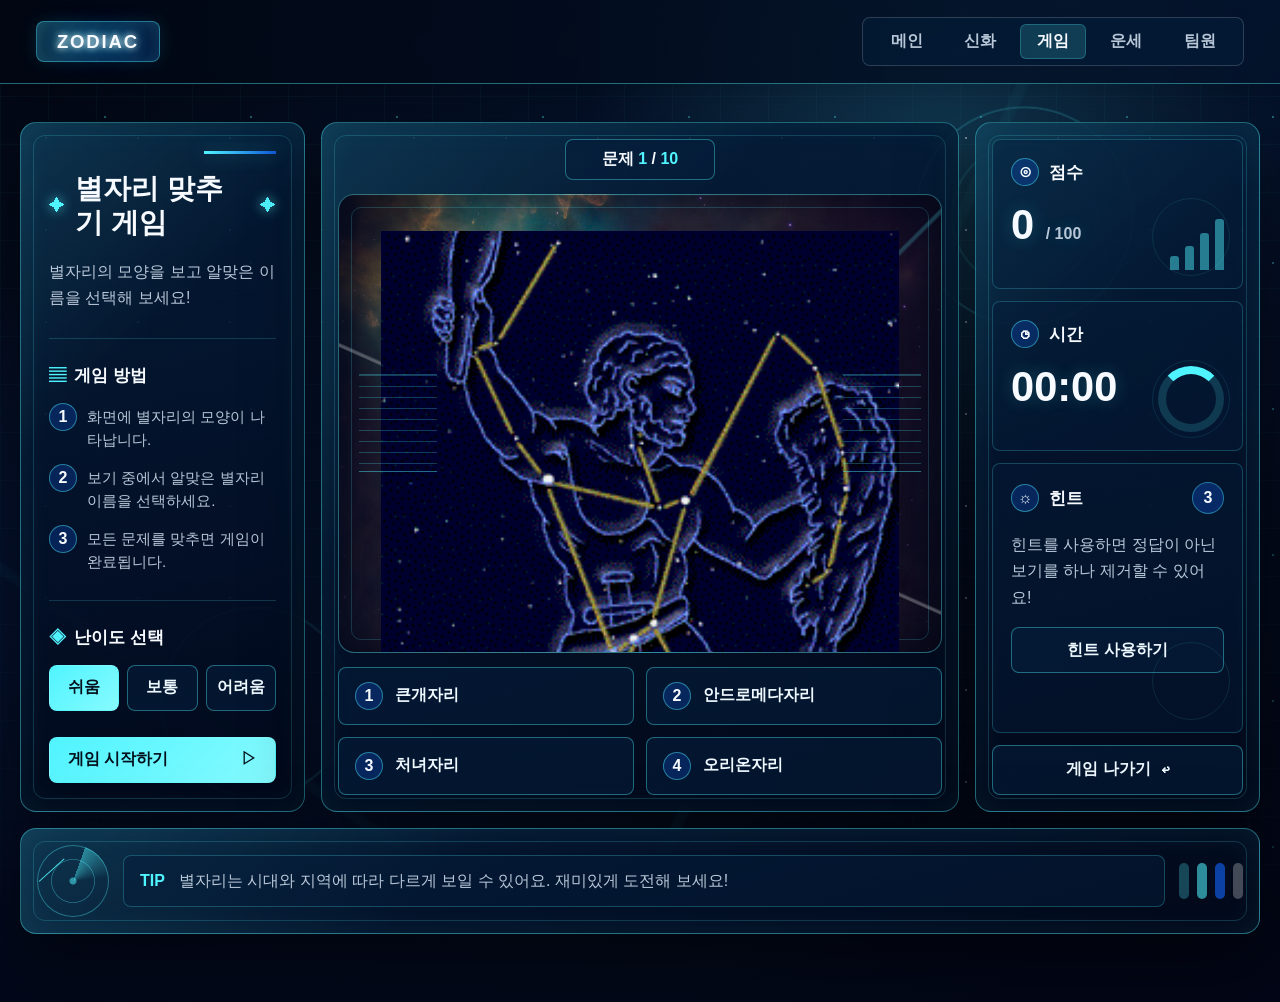
==== game.html @ ad662be1 "Add game page" ====
<!DOCTYPE html>
<html lang="ko">
<head>
  <meta charset="UTF-8">
  <meta name="viewport" content="width=device-width, initial-scale=1.0">
  <title>별자리 맞추기 게임 | ZODIAC</title>
  <link rel="stylesheet" href="css/main.css">
  <link rel="stylesheet" href="css/game.css">
</head>
<body class="game-page-body">
  <div class="game-shell">
    <header class="site-header">
      <a class="logo" href="main.html" aria-label="메인 페이지로 이동">ZODIAC</a>
      <nav class="main-nav" aria-label="주요 메뉴">
        <a class="nav-link" href="main.html">메인</a>
        <a class="nav-link" href="story.html">신화</a>
        <a class="nav-link is-current" href="game.html" aria-current="page">게임</a>
        <a class="nav-link" href="form.html">운세</a>
        <a class="nav-link" href="team.html">팀원</a>
      </nav>
    </header>

    <main class="game-main">
      <section class="game-layout" aria-label="별자리 맞추기 게임">
        <aside class="hud-panel guide-panel">
          <div class="panel-rule" aria-hidden="true"></div>
          <div class="panel-title">
            <span aria-hidden="true">✦</span>
            <h1>별자리 맞추기 게임</h1>
            <span aria-hidden="true">✦</span>
          </div>
          <p class="guide-copy">별자리의 모양을 보고 알맞은 이름을 선택해 보세요!</p>

          <section class="guide-section" aria-labelledby="howToPlayTitle">
            <h2 id="howToPlayTitle"><span aria-hidden="true">▤</span> 게임 방법</h2>
            <ol class="step-list">
              <li><span>1</span><p>화면에 별자리의 모양이 나타납니다.</p></li>
              <li><span>2</span><p>보기 중에서 알맞은 별자리 이름을 선택하세요.</p></li>
              <li><span>3</span><p>모든 문제를 맞추면 게임이 완료됩니다.</p></li>
            </ol>
          </section>

          <section class="guide-section" aria-labelledby="difficultyTitle">
            <h2 id="difficultyTitle"><span aria-hidden="true">◈</span> 난이도 선택</h2>
            <div class="difficulty-row" role="group" aria-label="난이도 선택">
              <button class="difficulty-btn is-active" type="button" data-difficulty="easy">쉬움</button>
              <button class="difficulty-btn" type="button" data-difficulty="normal">보통</button>
              <button class="difficulty-btn" type="button" data-difficulty="hard">어려움</button>
            </div>
          </section>

          <button class="start-btn" id="startGame" type="button">
            <span>게임 시작하기</span>
            <span aria-hidden="true">▷</span>
          </button>
        </aside>

        <section class="game-center" aria-label="문제 영역">
          <div class="question-chip">문제 <span id="questionNow">1</span> / <span id="questionTotal">10</span></div>
          <div class="game-window" id="gameWindow">
            <span class="scan-mark scan-left" aria-hidden="true"></span>
            <span class="scan-mark scan-right" aria-hidden="true"></span>
            <div class="constellation-visual" id="gameVisual" role="img" aria-label="별자리 문제 이미지"></div>
          </div>
          <div class="answer-grid" id="answerGrid" aria-label="정답 보기"></div>
        </section>

        <aside class="hud-panel status-panel" aria-label="게임 상태">
          <section class="metric-card score-card">
            <div class="metric-heading">
              <span class="metric-icon" aria-hidden="true">⊙</span>
              <h2>점수</h2>
            </div>
            <strong><span id="scoreValue">0</span> <small>/ 100</small></strong>
            <div class="score-bars" aria-hidden="true"><span></span><span></span><span></span><span></span></div>
          </section>

          <section class="metric-card">
            <div class="metric-heading">
              <span class="metric-icon" aria-hidden="true">◷</span>
              <h2>시간</h2>
            </div>
            <strong id="timerValue">00:00</strong>
            <div class="timer-ring" aria-hidden="true"></div>
          </section>

          <section class="metric-card hint-card">
            <div class="metric-heading">
              <span class="metric-icon" aria-hidden="true">☼</span>
              <h2>힌트</h2>
              <span class="hint-badge" id="hintCount">3</span>
            </div>
            <p>힌트를 사용하면 정답이 아닌 보기를 하나 제거할 수 있어요!</p>
            <button class="hint-btn" id="hintButton" type="button">힌트 사용하기</button>
          </section>

          <a class="exit-btn" href="main.html">
            <span>게임 나가기</span>
            <span aria-hidden="true">↩</span>
          </a>
        </aside>
      </section>

      <section class="game-console" aria-label="게임 안내">
        <div class="console-radar" aria-hidden="true"><span></span></div>
        <div class="tip-bar">
          <strong>TIP</strong>
          <span id="gameMessage" aria-live="polite">별자리는 시대와 지역에 따라 다르게 보일 수 있어요. 재미있게 도전해 보세요!</span>
        </div>
        <div class="console-controls" aria-hidden="true">
          <span></span><span></span><span></span><span></span>
        </div>
      </section>
    </main>
  </div>

  <script src="js/game.js" defer></script>
</body>
</html>
---- css/main.css ----
:root {
  /* 사이트 전체에서 반복해서 쓰는 색상, 그림자, 둥근 모서리 값을 변수로 모아둡니다. */
  --bg: #020616;
  --bg-deep: #030a22;
  --panel: rgba(3, 18, 43, 0.78);
  --panel-strong: rgba(5, 29, 58, 0.9);
  --cyan: #50f4ff;
  --cyan-soft: rgba(80, 244, 255, 0.2);
  --blue: #1266ff;
  --blue-soft: rgba(18, 102, 255, 0.28);
  --white: #f7fbff;
  --text: #eef8ff;
  --text-muted: #b8c7d8;
  --line: rgba(80, 244, 255, 0.42);
  --line-muted: rgba(184, 199, 216, 0.22);
  --panel-shadow: 0 22px 70px rgba(0, 0, 0, 0.55);
  --radius-xl: 24px;
  --radius-lg: 16px;
  --radius-md: 8px;
}

/* 모든 요소가 padding과 border를 포함해서 width/height를 계산하도록 통일합니다. */
* {
  box-sizing: border-box;
}

html {
  /* 내부 링크로 이동할 때 갑자기 점프하지 않고 부드럽게 스크롤됩니다. */
  scroll-behavior: smooth;
}

body {
  /*
    페이지 전체 기본 스타일입니다.
    여러 개의 radial-gradient와 linear-gradient를 겹쳐서 깊은 우주 배경 느낌을 만듭니다.
  */
  min-width: 320px;
  min-height: 100vh;
  margin: 0;
  font-family: "Noto Sans KR", "Segoe UI", Arial, sans-serif;
  color: var(--text);
  background:
    linear-gradient(180deg, rgba(2, 6, 22, 0.1), rgba(2, 6, 22, 0.95)),
    radial-gradient(circle at 73% 17%, rgba(80, 244, 255, 0.24), transparent 22rem),
    radial-gradient(circle at 18% 70%, rgba(18, 102, 255, 0.3), transparent 30rem),
    radial-gradient(circle at 50% 105%, rgba(80, 244, 255, 0.12), transparent 24rem),
    linear-gradient(135deg, #040813 0%, #061b3e 45%, #030712 100%);
  overflow-x: hidden;
}

body::before,
body::after {
  /* body 뒤에 별, 격자, HUD 원형 장식 레이어를 깔기 위한 가상 요소입니다. */
  position: fixed;
  inset: 0;
  z-index: -1;
  content: "";
  pointer-events: none;
}

body::before {
  /* 작은 별 점과 얇은 격자선을 배경에 반복해서 깔아 밤하늘/관측 화면 느낌을 냅니다. */
  background-image:
    radial-gradient(circle, rgba(247, 251, 255, 0.95) 0 1px, transparent 1.4px),
    radial-gradient(circle, rgba(80, 244, 255, 0.75) 0 1px, transparent 1.5px),
    linear-gradient(rgba(80, 244, 255, 0.08) 1px, transparent 1px),
    linear-gradient(90deg, rgba(80, 244, 255, 0.08) 1px, transparent 1px);
  background-position: 0 0, 32px 44px, 0 0, 0 0;
  background-size: 92px 92px, 146px 146px, 48px 48px, 48px 48px;
  mask-image: linear-gradient(180deg, rgba(0, 0, 0, 0.92), rgba(0, 0, 0, 0.35));
  opacity: 0.62;
}

body::after {
  /* 대각선 HUD 라인과 원형 계기판 같은 장식을 추가하는 배경 레이어입니다. */
  background:
    linear-gradient(115deg, transparent 0 62%, rgba(80, 244, 255, 0.14) 62.2% 62.7%, transparent 63%),
    linear-gradient(35deg, transparent 0 18%, rgba(80, 244, 255, 0.1) 18.2% 18.7%, transparent 19%),
    radial-gradient(circle at 80% 24%, transparent 0 6.7rem, rgba(80, 244, 255, 0.5) 6.74rem 6.82rem, transparent 6.9rem),
    radial-gradient(circle at 80% 24%, transparent 0 4.4rem, rgba(80, 244, 255, 0.32) 4.45rem 4.54rem, transparent 4.62rem),
    radial-gradient(circle at 20% 78%, transparent 0 5.8rem, rgba(80, 244, 255, 0.34) 5.86rem 5.95rem, transparent 6.04rem);
  opacity: 0.36;
}

a {
  /* 링크의 기본 밑줄과 파란색을 제거하고 현재 글자색을 그대로 사용합니다. */
  color: inherit;
  text-decoration: none;
}

button {
  /* 버튼도 부모 요소의 글꼴을 그대로 상속받도록 합니다. */
  font: inherit;
}

.site-header {
  /* 화면 상단에 고정되는 네비게이션 바입니다. 스크롤해도 계속 보입니다. */
  position: fixed;
  top: 0;
  right: 0;
  left: 0;
  z-index: 20;
  display: flex;
  align-items: center;
  justify-content: space-between;
  min-height: 84px;
  padding: 0 36px;
  border-bottom: 1px solid var(--line);
  background: linear-gradient(90deg, rgba(1, 6, 18, 0.92), rgba(4, 19, 42, 0.84));
  backdrop-filter: blur(14px);
  box-shadow: 0 16px 40px rgba(0, 0, 0, 0.3);
}

.logo {
  /* 좌측 ZODIAC 로고입니다. 네온처럼 보이도록 text-shadow를 여러 겹 사용합니다. */
  min-width: 124px;
  padding: 0.52rem 1rem;
  border: 1px solid var(--line);
  border-radius: var(--radius-md);
  background:
    linear-gradient(135deg, rgba(80, 244, 255, 0.18), rgba(18, 102, 255, 0.12)),
    rgba(4, 21, 47, 0.76);
  box-shadow: inset 0 0 16px rgba(80, 244, 255, 0.14), 0 0 18px rgba(80, 244, 255, 0.12);
  color: var(--white);
  font-family: "Oxanium", "Noto Sans KR", sans-serif;
  font-size: 1.16rem;
  font-weight: 800;
  text-align: center;
  letter-spacing: 0.1em;
  text-shadow:
    0 0 6px rgba(255, 255, 255, 0.9),
    0 0 14px rgba(80, 244, 255, 0.95),
    0 0 28px rgba(18, 102, 255, 0.72);
}

.main-nav {
  /* 메뉴 링크들을 가로로 정렬하고 반투명 패널처럼 보이게 합니다. */
  display: flex;
  align-items: center;
  gap: 0.45rem;
  padding: 0.35rem 0.65rem;
  border: 1px solid var(--line-muted);
  border-radius: var(--radius-md);
  background: rgba(5, 29, 58, 0.56);
}

.nav-link {
  /* 개별 네비게이션 링크의 클릭 영역과 기본 색상입니다. */
  min-width: 66px;
  padding: 0.45rem 0.65rem;
  border-radius: 6px;
  color: var(--text-muted);
  text-align: center;
  font-weight: 700;
  transition: color 150ms ease, background-color 150ms ease, box-shadow 150ms ease;
}

.nav-link:hover,
.nav-link:focus-visible,
.nav-link.is-current {
  /* 마우스 호버, 키보드 포커스, 현재 페이지 메뉴에 같은 강조 스타일을 줍니다. */
  color: var(--white);
  background: rgba(80, 244, 255, 0.16);
  box-shadow: inset 0 0 0 1px rgba(80, 244, 255, 0.24);
}

main {
  /* 본문 전체 폭을 제한해서 너무 넓은 화면에서도 읽기 좋게 만듭니다. */
  width: min(1260px, calc(100% - 40px));
  margin: 0 auto;
  padding: 122px 0 68px;
}

h1,
h2,
p {
  /* 브라우저 기본 위쪽 margin을 제거해 섹션 간격을 직접 제어합니다. */
  margin-top: 0;
}

.hero {
  /* 히어로 영역을 왼쪽 문구, 오른쪽 시각화 영역의 2열 그리드로 배치합니다. */
  display: grid;
  grid-template-columns: minmax(0, 0.95fr) minmax(0, 1.55fr);
  gap: 16px;
  align-items: stretch;
}

.hero-copy,
.hero-visual,
.season-card,
.modal-panel {
  /* 주요 패널들이 같은 유리/HUD 느낌을 공유하도록 공통 배경과 테두리를 지정합니다. */
  position: relative;
  border: 1px solid var(--line);
  background:
    linear-gradient(135deg, rgba(80, 244, 255, 0.12), transparent 35%),
    linear-gradient(165deg, var(--panel-strong), rgba(2, 8, 25, 0.92));
  box-shadow: var(--panel-shadow), inset 0 0 34px rgba(80, 244, 255, 0.08);
}

.hero-copy::before,
.hero-visual::after,
.season-card::after,
.modal-panel::before {
  /* 패널 안쪽에 얇은 보조 테두리를 추가해서 미래형 인터페이스 느낌을 냅니다. */
  position: absolute;
  inset: 12px;
  border: 1px solid rgba(80, 244, 255, 0.18);
  border-radius: inherit;
  content: "";
  pointer-events: none;
}

.hero-copy {
  /* 히어로 왼쪽 문구 패널입니다. 내용을 세로 중앙에 배치합니다. */
  display: flex;
  flex-direction: column;
  justify-content: center;
  min-height: 348px;
  padding: 34px;
  border-radius: var(--radius-xl);
  overflow: hidden;
}

.hero-copy::after {
  /* 문구 패널 오른쪽 아래의 원형 HUD 장식입니다. 실제 콘텐츠에는 영향을 주지 않습니다. */
  position: absolute;
  right: -64px;
  bottom: -68px;
  width: 210px;
  height: 210px;
  border: 1px solid rgba(80, 244, 255, 0.48);
  border-radius: 50%;
  content: "";
  background:
    radial-gradient(circle, transparent 0 34%, rgba(80, 244, 255, 0.22) 34.4% 35.4%, transparent 36%),
    conic-gradient(from 20deg, transparent 0 20%, rgba(80, 244, 255, 0.45) 20% 23%, transparent 23% 46%, rgba(80, 244, 255, 0.35) 46% 48%, transparent 48%);
  opacity: 0.58;
  pointer-events: none;
}

.eyebrow {
  /* 작은 영문 보조 제목입니다. 계절/섹션 성격을 짧게 보여줍니다. */
  margin: 0 0 0.8rem;
  color: var(--cyan);
  font-family: "Oxanium", "Noto Sans KR", sans-serif;
  font-size: 0.84rem;
  font-weight: 700;
  letter-spacing: 0.08em;
  text-transform: uppercase;
}

h1 {
  /* 메인 제목입니다. clamp로 화면 크기에 맞춰 최소/최대 폰트 크기를 제한합니다. */
  margin-bottom: 0.95rem;
  font-size: clamp(2rem, 3.2vw, 2.85rem);
  line-height: 1.25;
}

.hero-text {
  /* 히어로 설명 문구입니다. 제목보다 약하게 보이도록 muted 색상을 사용합니다. */
  margin-bottom: 1.4rem;
  color: var(--text-muted);
  font-size: 1.02rem;
  line-height: 1.7;
}

.hero-actions {
  /* 히어로 안의 두 링크 버튼을 가로로 배치하고, 좁은 화면에서는 줄바꿈되게 합니다. */
  display: flex;
  flex-wrap: wrap;
  gap: 0.75rem;
}

.button {
  /* a 태그와 button 태그 모두 같은 버튼 모양으로 보이게 하는 공통 클래스입니다. */
  display: inline-flex;
  align-items: center;
  justify-content: center;
  min-height: 46px;
  padding: 0 1.2rem;
  border: 1px solid rgba(80, 244, 255, 0.38);
  border-radius: var(--radius-md);
  cursor: pointer;
  font-weight: 800;
  transition: transform 170ms ease, box-shadow 170ms ease, border-color 170ms ease;
}

.button:hover,
.button:focus-visible {
  /* 버튼에 마우스나 키보드 포커스가 들어오면 살짝 올라가고 빛나게 합니다. */
  transform: translateY(-2px);
  border-color: var(--cyan);
  box-shadow: 0 0 20px rgba(80, 244, 255, 0.32);
}

.button.primary {
  /* 주 버튼은 청록색으로 채워서 가장 먼저 보이게 합니다. */
  color: #03101c;
  background: linear-gradient(135deg, var(--cyan), #86fbff);
}

.button.secondary {
  /* 보조 버튼은 어두운 반투명 스타일로 주 버튼보다 덜 강조합니다. */
  color: var(--text);
  background: rgba(5, 29, 58, 0.62);
}

.hero-visual {
  /* 오른쪽 밤하늘/별자리 애니메이션 영역입니다. 내부 요소가 튀어나오지 않게 overflow를 숨깁니다. */
  min-height: 348px;
  margin: 0;
  border-radius: var(--radius-xl);
  overflow: hidden;
}

.hero-visual::before {
  /* 밤하늘 이미지 위에 얹는 HUD 격자와 빛줄기 오버레이입니다. */
  position: absolute;
  inset: 0;
  z-index: 2;
  content: "";
  background:
    linear-gradient(90deg, rgba(3, 10, 34, 0.62), transparent 35%, rgba(3, 10, 34, 0.54)),
    linear-gradient(rgba(80, 244, 255, 0.14) 1px, transparent 1px),
    linear-gradient(90deg, rgba(80, 244, 255, 0.14) 1px, transparent 1px),
    radial-gradient(circle at 74% 33%, rgba(80, 244, 255, 0.66), transparent 0.35rem),
    radial-gradient(circle at 64% 42%, rgba(255, 255, 255, 0.95), transparent 0.28rem),
    linear-gradient(24deg, transparent 0 42%, rgba(255, 255, 255, 0.62) 42.2% 42.5%, transparent 42.8%),
    linear-gradient(135deg, transparent 0 58%, rgba(80, 244, 255, 0.46) 58.2% 58.5%, transparent 58.8%);
  background-size: auto, 40px 40px, 40px 40px, auto, auto, auto, auto;
  mix-blend-mode: screen;
  pointer-events: none;
}

.hero-visual::after {
  /* hero-copy와 공유하는 안쪽 테두리 가상 요소의 z-index를 별도 지정합니다. */
  z-index: 3;
}

.hero-visual img {
  /* 공통 밤하늘 배경 이미지입니다. object-fit: cover로 영역을 꽉 채웁니다. */
  display: block;
  width: 100%;
  height: 100%;
  min-height: 348px;
  object-fit: cover;
  filter: saturate(1.05) contrast(1.08) brightness(0.68);
  transition: opacity 220ms ease, transform 450ms ease;
}

.hero-visual.is-changing img {
  /* 별자리가 바뀔 때 배경이 아주 살짝 확대되어 전환감을 줍니다. */
  transform: scale(1.012);
}

.constellation-layer {
  /* JS가 생성하는 별과 선을 이미지 위에 올리는 투명 레이어입니다. */
  position: absolute;
  inset: 0;
  z-index: 4;
  overflow: hidden;
  pointer-events: none;
}

.constellation-lines {
  /* 별과 별 사이의 선(div)이 들어가는 레이어입니다. */
  position: absolute;
  inset: 0;
  width: 100%;
  height: 100%;
  opacity: 0.92;
  filter: drop-shadow(0 0 8px rgba(80, 244, 255, 0.55));
  transition: opacity 260ms ease;
  pointer-events: none;
}

.constellation-line {
  /*
    SVG를 쓰지 않고 div 하나를 선처럼 보이게 만든 클래스입니다.
    JS가 width와 rotate 각도를 계산해서 두 별 사이에 배치합니다.
  */
  position: absolute;
  height: 1px;
  border-radius: 999px;
  background: rgba(168, 250, 255, 0.78);
  box-shadow: 0 0 10px rgba(80, 244, 255, 0.58);
  transform-origin: left center;
}

.constellation-star {
  /*
    별 하나를 나타내는 span 요소입니다.
    JS가 left/top 값을 넣어서 밤하늘 위 원하는 위치에 배치합니다.
  */
  position: absolute;
  left: 50%;
  top: 50%;
  width: calc(10px * var(--star-scale, 1));
  height: calc(10px * var(--star-scale, 1));
  border-radius: 50%;
  background:
    radial-gradient(circle, #ffffff 0 22%, #a8faff 23% 44%, rgba(80, 244, 255, 0.18) 45% 72%, transparent 73%);
  box-shadow:
    0 0 10px rgba(255, 255, 255, 0.92),
    0 0 22px rgba(80, 244, 255, 0.78),
    0 0 42px rgba(18, 102, 255, 0.42);
  transform: translate(-50%, -50%);
}

.season-section {
  /* 계절 카드 섹션의 위아래 여백입니다. */
  padding: 26px 0 10px;
}

.section-heading {
  /* 섹션 제목과 카드 그리드 사이 간격입니다. */
  margin-bottom: 16px;
}

.section-heading h2 {
  /* 계절 카드 섹션 제목입니다. */
  margin-bottom: 0;
  font-size: clamp(1.45rem, 2.4vw, 2rem);
}

.season-grid {
  /* 4개의 계절 카드를 데스크톱에서 4열로 배치합니다. */
  display: grid;
  grid-template-columns: repeat(4, minmax(0, 1fr));
  gap: 12px;
}

.season-card {
  /*
    각 계절 버튼 카드입니다.
    hover/focus 이벤트는 JS에서 별자리 변경을 일으키고, click 이벤트는 모달을 엽니다.
  */
  display: flex;
  flex-direction: column;
  min-height: 246px;
  padding: 14px;
  border-radius: var(--radius-lg);
  color: var(--text);
  text-align: left;
  cursor: pointer;
  overflow: hidden;
  transition: transform 180ms ease, border-color 180ms ease, box-shadow 180ms ease;
}

.season-card::before {
  /* 카드 상단의 작은 별자리 미리보기 그림을 CSS 배경으로 만듭니다. */
  width: 100%;
  height: 88px;
  margin-bottom: 12px;
  border: 1px solid rgba(80, 244, 255, 0.38);
  border-radius: var(--radius-md);
  content: "";
  background:
    radial-gradient(circle at 18% 38%, #ffffff 0 2px, transparent 2.4px),
    radial-gradient(circle at 36% 56%, var(--cyan) 0 2px, transparent 2.5px),
    radial-gradient(circle at 58% 30%, #ffffff 0 1.8px, transparent 2.3px),
    radial-gradient(circle at 78% 66%, var(--cyan) 0 2px, transparent 2.5px),
    linear-gradient(26deg, transparent 0 23%, rgba(80, 244, 255, 0.62) 23.4% 23.8%, transparent 24.2%),
    linear-gradient(143deg, transparent 0 46%, rgba(255, 255, 255, 0.5) 46.4% 46.7%, transparent 47.1%),
    linear-gradient(145deg, rgba(18, 102, 255, 0.32), rgba(2, 8, 25, 0.78));
  box-shadow: inset 0 0 22px rgba(80, 244, 255, 0.18);
}

.season-card::after {
  /* 카드 하단의 "자세히 보기" 텍스트를 가상 요소로 표시합니다. */
  position: static;
  inset: auto;
  margin-top: auto;
  padding: 0.38rem 0.7rem;
  border: 1px solid rgba(80, 244, 255, 0.35);
  border-radius: 7px;
  content: "자세히 보기";
  color: var(--white);
  background: rgba(80, 244, 255, 0.1);
  font-size: 0.92rem;
  font-weight: 800;
}

.season-card:hover,
.season-card:focus-visible {
  /* 계절 카드가 선택 가능한 요소임을 보여주는 호버/포커스 효과입니다. */
  transform: translateY(-5px);
  border-color: var(--cyan);
  box-shadow: 0 0 28px rgba(80, 244, 255, 0.24), var(--panel-shadow);
  outline: none;
}

.season-name {
  /* 카드 안의 계절 이름입니다. */
  color: var(--cyan);
  font-family: "Oxanium", "Noto Sans KR", sans-serif;
  font-size: 0.88rem;
  font-weight: 800;
}

.season-card strong {
  /* 카드 안의 대표 별자리 이름입니다. */
  display: block;
  margin: 0.35rem 0 0.45rem;
  font-size: 1.38rem;
}

.season-note {
  /* 카드 안의 짧은 설명입니다. */
  margin-bottom: 0.9rem;
  color: var(--text-muted);
  line-height: 1.5;
  font-size: 0.92rem;
}

.modal {
  /* 화면 전체를 덮는 팝업 영역입니다. 기본 상태에서는 보이지 않고 클릭도 받지 않습니다. */
  position: fixed;
  inset: 0;
  z-index: 40;
  display: grid;
  place-items: center;
  padding: 24px;
  pointer-events: none;
  opacity: 0;
  transition: opacity 180ms ease;
}

.modal.is-open {
  /* JS가 is-open 클래스를 붙이면 모달이 보이고 클릭할 수 있게 됩니다. */
  pointer-events: auto;
  opacity: 1;
}

.modal-backdrop {
  /* 모달 뒤쪽의 어두운 배경입니다. */
  position: absolute;
  inset: 0;
  background: rgba(1, 5, 16, 0.78);
  backdrop-filter: blur(8px);
}

.modal-panel {
  /* 모달 안쪽 콘텐츠 패널입니다. 3열 카드가 들어가므로 데스크톱에서는 넓게 잡습니다. */
  width: min(920px, 100%);
  padding: 30px;
  border-radius: var(--radius-lg);
  transform: translateY(14px) scale(0.98);
  transition: transform 180ms ease;
}

.modal.is-open .modal-panel {
  /* 모달이 열릴 때 패널이 원래 위치와 크기로 돌아오며 나타납니다. */
  transform: translateY(0) scale(1);
}

.modal-close {
  /* 모달 오른쪽 위 닫기 버튼입니다. */
  position: absolute;
  top: 12px;
  right: 12px;
  z-index: 2;
  width: 38px;
  height: 38px;
  border: 1px solid var(--line);
  border-radius: 50%;
  color: var(--text);
  background: rgba(5, 29, 58, 0.74);
  cursor: pointer;
}

.modal-close:hover,
.modal-close:focus-visible {
  /* 닫기 버튼에 호버/포커스가 들어오면 배경을 밝게 합니다. */
  background: rgba(80, 244, 255, 0.18);
}

.modal-season {
  /* 모달 상단의 "봄 대표 별자리" 같은 보조 문구입니다. */
  margin-bottom: 0.46rem;
  color: var(--cyan);
  font-weight: 800;
}

.modal-panel h2 {
  /* 모달 제목입니다. 오른쪽 닫기 버튼과 겹치지 않게 padding-right를 둡니다. */
  margin-bottom: 0.8rem;
  padding-right: 42px;
  font-size: 1.85rem;
}

.modal-summary {
  /* 모달 안의 별자리 설명 카드 3개를 데스크톱에서 3열로 배치합니다. */
  display: grid;
  grid-template-columns: repeat(3, minmax(0, 1fr));
  gap: 12px;
}

.modal-summary article {
  /* 각 별자리 설명 카드입니다. 이미지, 제목, 설명을 담습니다. */
  overflow: hidden;
  padding: 12px 14px;
  border: 1px solid rgba(80, 244, 255, 0.2);
  border-radius: var(--radius-md);
  background: rgba(5, 29, 58, 0.42);
}

.modal-summary img {
  /* 설명 카드 상단의 별자리 이미지입니다. object-fit: contain으로 사진 전체가 보이게 합니다. */
  display: block;
  width: 100%;
  aspect-ratio: 16 / 10;
  margin-bottom: 0.85rem;
  border: 1px solid rgba(80, 244, 255, 0.2);
  border-radius: 6px;
  object-fit: contain;
  background: rgba(2, 8, 25, 0.7);
}

.modal-summary h3 {
  /* 설명 카드 안의 별자리 이름입니다. */
  margin: 0 0 0.35rem;
  color: var(--white);
  font-size: 1.05rem;
}

.modal-summary p {
  /* 설명 카드 안의 본문입니다. */
  margin-bottom: 0;
  color: var(--text-muted);
  line-height: 1.6;
  font-size: 0.94rem;
}

@media (max-width: 980px) {
  /* 태블릿 이하 화면에서는 히어로를 1열로 바꾸고 계절 카드는 2열로 줄입니다. */
  .site-header {
    padding: 0 16px;
  }

  .hero {
    grid-template-columns: 1fr;
  }

  .hero-copy,
  .hero-visual,
  .hero-visual img {
    min-height: 310px;
  }

  .season-grid {
    grid-template-columns: repeat(2, minmax(0, 1fr));
  }

  .modal-summary {
    /* 모달 카드 3열은 좁은 화면에서 답답하므로 1열로 쌓습니다. */
    grid-template-columns: 1fr;
  }
}

@media (max-width: 620px) {
  /* 모바일 화면에서는 네비게이션을 세로로 정리하고 버튼/카드를 한 줄씩 배치합니다. */
  .site-header {
    align-items: flex-start;
    min-height: 122px;
    padding-top: 14px;
    flex-direction: column;
    gap: 10px;
  }

  .main-nav {
    width: 100%;
    overflow-x: auto;
  }

  main {
    width: min(100% - 20px, 1260px);
    padding-top: 152px;
  }

  .hero-copy {
    padding: 24px;
  }

  .hero-actions {
    flex-direction: column;
  }

  .button {
    width: 100%;
  }

  .season-grid {
    grid-template-columns: 1fr;
  }
}
---- css/game.css ----
/* Game page: main.css supplies the global background, header, and design tokens. */

.game-page-body {
  min-height: 100vh;
}

.game-shell {
  min-height: 100vh;
}

.game-main {
  width: min(1260px, calc(100% - 40px));
  margin: 0 auto;
  padding: 122px 0 68px;
}

.game-layout {
  display: grid;
  grid-template-columns: 285px minmax(0, 1fr) 285px;
  gap: 16px;
  align-items: stretch;
}

.hud-panel,
.game-center,
.game-console {
  position: relative;
  border: 1px solid var(--line);
  border-radius: var(--radius-lg);
  background:
    linear-gradient(135deg, rgba(80, 244, 255, 0.12), transparent 35%),
    linear-gradient(165deg, var(--panel-strong), rgba(2, 8, 25, 0.92));
  box-shadow: var(--panel-shadow), inset 0 0 34px rgba(80, 244, 255, 0.08);
}

.hud-panel::before,
.game-center::before,
.game-console::before {
  position: absolute;
  inset: 12px;
  border: 1px solid rgba(80, 244, 255, 0.18);
  border-radius: calc(var(--radius-lg) - 4px);
  content: "";
  pointer-events: none;
}

.hud-panel {
  min-height: 608px;
  padding: 28px;
  overflow: hidden;
}

.panel-rule {
  width: 72px;
  height: 3px;
  margin-left: auto;
  background: linear-gradient(90deg, var(--cyan), rgba(18, 102, 255, 0.82));
  box-shadow: 0 0 18px rgba(80, 244, 255, 0.34);
}

.panel-title {
  display: flex;
  align-items: center;
  gap: 10px;
  margin-top: 18px;
}

.panel-title h1 {
  margin: 0;
  color: var(--white);
  font-size: 1.72rem;
  line-height: 1.25;
}

.panel-title span {
  color: var(--cyan);
  text-shadow: 0 0 12px rgba(80, 244, 255, 0.72);
}

.guide-copy,
.metric-card p {
  margin: 18px 0 0;
  color: var(--text-muted);
  line-height: 1.65;
}

.guide-section {
  margin-top: 26px;
  padding-top: 24px;
  border-top: 1px solid rgba(80, 244, 255, 0.18);
}

.guide-section h2,
.metric-heading h2 {
  display: flex;
  align-items: center;
  gap: 8px;
  margin: 0;
  color: var(--white);
  font-size: 1.08rem;
}

.guide-section h2 span {
  color: var(--cyan);
}

.step-list {
  display: grid;
  gap: 12px;
  margin: 16px 0 0;
  padding: 0;
  list-style: none;
}

.step-list li {
  display: grid;
  grid-template-columns: auto 1fr;
  gap: 10px;
  align-items: start;
}

.step-list li > span,
.answer-number,
.metric-icon {
  display: inline-grid;
  flex: 0 0 auto;
  width: 28px;
  height: 28px;
  place-items: center;
  border: 1px solid rgba(80, 244, 255, 0.44);
  border-radius: 50%;
  color: var(--white);
  background: rgba(18, 102, 255, 0.22);
  font-weight: 800;
}

.step-list p {
  margin: 2px 0 0;
  color: var(--text-muted);
  line-height: 1.55;
  font-size: 0.95rem;
}

.difficulty-row {
  display: grid;
  grid-template-columns: repeat(3, minmax(0, 1fr));
  gap: 8px;
  margin-top: 16px;
}

.difficulty-btn,
.start-btn,
.hint-btn,
.exit-btn,
.answer-btn {
  display: inline-flex;
  align-items: center;
  justify-content: center;
  min-height: 46px;
  border: 1px solid rgba(80, 244, 255, 0.38);
  border-radius: var(--radius-md);
  color: var(--text);
  background: rgba(5, 29, 58, 0.62);
  cursor: pointer;
  font-weight: 800;
  transition: transform 170ms ease, border-color 170ms ease, box-shadow 170ms ease, background-color 170ms ease;
}

.difficulty-btn:hover,
.difficulty-btn:focus-visible,
.start-btn:hover,
.start-btn:focus-visible,
.hint-btn:hover,
.hint-btn:focus-visible,
.exit-btn:hover,
.exit-btn:focus-visible,
.answer-btn:hover:not(:disabled),
.answer-btn:focus-visible:not(:disabled) {
  transform: translateY(-2px);
  border-color: var(--cyan);
  box-shadow: 0 0 20px rgba(80, 244, 255, 0.3);
  outline: none;
}

.difficulty-btn.is-active,
.answer-btn.correct {
  color: #03101c;
  border-color: transparent;
  background: linear-gradient(135deg, var(--cyan), #86fbff);
}

.start-btn {
  width: 100%;
  justify-content: space-between;
  margin-top: 26px;
  padding: 0 18px;
  color: #03101c;
  border-color: transparent;
  background: linear-gradient(135deg, var(--cyan), #86fbff);
}

.game-center {
  display: grid;
  grid-template-rows: auto minmax(448px, 1fr) auto;
  gap: 14px;
  padding: 16px;
  overflow: hidden;
}

.question-chip {
  position: relative;
  z-index: 1;
  justify-self: center;
  min-width: 150px;
  padding: 0.55rem 1rem;
  border: 1px solid rgba(80, 244, 255, 0.38);
  border-radius: var(--radius-md);
  color: var(--white);
  background: rgba(5, 29, 58, 0.62);
  text-align: center;
  font-weight: 900;
}

.question-chip span {
  color: var(--cyan);
}

.game-window {
  position: relative;
  min-height: 448px;
  border: 1px solid rgba(80, 244, 255, 0.38);
  border-radius: var(--radius-lg);
  background:
    linear-gradient(90deg, rgba(3, 10, 34, 0.76), transparent 35%, rgba(3, 10, 34, 0.64)),
    linear-gradient(rgba(80, 244, 255, 0.1) 1px, transparent 1px),
    linear-gradient(90deg, rgba(80, 244, 255, 0.1) 1px, transparent 1px),
    url("../images/background_space.jpg") center / cover;
  box-shadow: inset 0 0 46px rgba(2, 8, 25, 0.86);
  overflow: hidden;
}

.game-window::before {
  position: absolute;
  inset: 12px;
  z-index: 2;
  border: 1px solid rgba(80, 244, 255, 0.18);
  border-radius: calc(var(--radius-lg) - 6px);
  content: "";
  pointer-events: none;
}

.game-window::after {
  position: absolute;
  inset: 0;
  z-index: 1;
  content: "";
  background:
    radial-gradient(circle at 74% 33%, rgba(80, 244, 255, 0.58), transparent 0.34rem),
    radial-gradient(circle at 64% 42%, rgba(255, 255, 255, 0.86), transparent 0.26rem),
    linear-gradient(24deg, transparent 0 42%, rgba(255, 255, 255, 0.42) 42.2% 42.45%, transparent 42.75%),
    linear-gradient(135deg, transparent 0 58%, rgba(80, 244, 255, 0.32) 58.2% 58.5%, transparent 58.8%);
  mix-blend-mode: screen;
  opacity: 0.64;
  pointer-events: none;
}

.scan-mark {
  position: absolute;
  z-index: 3;
  top: 50%;
  width: 78px;
  height: 98px;
  border-top: 1px solid rgba(80, 244, 255, 0.4);
  border-bottom: 1px solid rgba(80, 244, 255, 0.4);
  background: repeating-linear-gradient(180deg, rgba(80, 244, 255, 0.34) 0 1px, transparent 1px 11px);
  opacity: 0.72;
  transform: translateY(-50%);
  pointer-events: none;
}

.scan-left {
  left: 20px;
}

.scan-right {
  right: 20px;
  transform: translateY(-50%) scaleX(-1);
}

.constellation-visual {
  position: absolute;
  inset: 36px 42px;
  z-index: 2;
  display: grid;
  place-items: center;
}

.constellation-image {
  display: block;
  width: 100%;
  height: 100%;
  object-fit: contain;
  filter: brightness(0.92) saturate(1.08) contrast(1.05);
  user-select: none;
}

.finish-copy {
  display: grid;
  place-items: center;
  gap: 12px;
  width: min(360px, 100%);
  padding: 28px;
  border: 1px solid rgba(80, 244, 255, 0.34);
  border-radius: var(--radius-lg);
  color: var(--white);
  background: rgba(2, 8, 25, 0.78);
  text-align: center;
  font-size: 1.5rem;
  font-weight: 900;
}

.finish-copy strong {
  color: var(--cyan);
  font-size: 2.4rem;
}

.answer-grid {
  position: relative;
  z-index: 1;
  display: grid;
  grid-template-columns: repeat(2, minmax(0, 1fr));
  gap: 12px;
}

.answer-btn {
  gap: 12px;
  justify-content: flex-start;
  min-height: 58px;
  padding: 0 16px;
  text-align: left;
}

.answer-btn:disabled {
  cursor: not-allowed;
  opacity: 0.48;
}

.answer-btn.correct {
  opacity: 1;
}

.answer-btn.wrong {
  border-color: rgba(255, 112, 112, 0.52);
  background: rgba(120, 28, 42, 0.52);
  color: var(--white);
}

.status-panel {
  display: flex;
  flex-direction: column;
  gap: 12px;
  min-height: auto;
  padding: 16px;
}

.metric-card {
  position: relative;
  min-width: 0;
  min-height: 150px;
  padding: 18px;
  border: 1px solid rgba(80, 244, 255, 0.22);
  border-radius: var(--radius-md);
  background: rgba(5, 29, 58, 0.42);
  overflow: hidden;
}

.metric-card::after {
  position: absolute;
  right: 12px;
  bottom: 12px;
  width: 76px;
  height: 76px;
  border: 1px solid rgba(80, 244, 255, 0.2);
  border-radius: 50%;
  content: "";
  opacity: 0.5;
  pointer-events: none;
}

.metric-heading {
  display: flex;
  align-items: center;
  gap: 10px;
}

.metric-card strong {
  display: block;
  margin-top: 18px;
  color: var(--white);
  font-family: "Oxanium", "Noto Sans KR", sans-serif;
  font-size: 2.6rem;
  line-height: 1;
  text-shadow: 0 0 18px rgba(80, 244, 255, 0.22);
}

.metric-card small {
  color: var(--text-muted);
  font-size: 1rem;
}

.score-bars {
  position: absolute;
  right: 18px;
  bottom: 18px;
  display: flex;
  align-items: end;
  gap: 6px;
  height: 58px;
}

.score-bars span {
  width: 9px;
  border-radius: 3px 3px 0 0;
  background: var(--cyan);
  opacity: 0.46;
}

.score-bars span:nth-child(1) {
  height: 24%;
}

.score-bars span:nth-child(2) {
  height: 42%;
}

.score-bars span:nth-child(3) {
  height: 64%;
}

.score-bars span:nth-child(4) {
  height: 88%;
}

.timer-ring {
  position: absolute;
  right: 18px;
  bottom: 18px;
  width: 66px;
  height: 66px;
  border: 8px solid rgba(80, 244, 255, 0.16);
  border-top-color: var(--cyan);
  border-radius: 50%;
}

.hint-card {
  flex: 1;
}

.hint-badge {
  display: inline-grid;
  width: 32px;
  height: 32px;
  margin-left: auto;
  place-items: center;
  border: 1px solid rgba(80, 244, 255, 0.38);
  border-radius: 50%;
  color: var(--white);
  background: rgba(18, 102, 255, 0.28);
  font-weight: 900;
}

.hint-btn,
.exit-btn {
  width: 100%;
  margin-top: 16px;
}

.exit-btn {
  min-height: 50px;
  gap: 10px;
  margin-top: auto;
}

.game-console {
  display: grid;
  grid-template-columns: auto minmax(0, 1fr) auto;
  gap: 14px;
  align-items: center;
  margin-top: 16px;
  padding: 16px;
}

.console-radar {
  position: relative;
  z-index: 1;
  width: 72px;
  height: 72px;
  border: 1px solid rgba(80, 244, 255, 0.36);
  border-radius: 50%;
  background:
    radial-gradient(circle, rgba(80, 244, 255, 0.52) 0 3px, transparent 4px),
    radial-gradient(circle, transparent 0 42%, rgba(80, 244, 255, 0.28) 43% 44%, transparent 45%),
    conic-gradient(from 20deg, rgba(80, 244, 255, 0.45), transparent 18%, transparent 100%);
}

.console-radar span {
  position: absolute;
  inset: 50% 50% auto auto;
  width: 34px;
  height: 1px;
  background: var(--cyan);
  transform: rotate(-42deg);
  transform-origin: left center;
}

.tip-bar {
  position: relative;
  z-index: 1;
  display: flex;
  gap: 14px;
  align-items: center;
  min-height: 52px;
  padding: 12px 16px;
  border: 1px solid rgba(80, 244, 255, 0.24);
  border-radius: var(--radius-md);
  background: rgba(5, 29, 58, 0.5);
  color: var(--text-muted);
  line-height: 1.5;
}

.tip-bar strong {
  color: var(--cyan);
  font-family: "Oxanium", "Noto Sans KR", sans-serif;
}

.console-controls {
  position: relative;
  z-index: 1;
  display: flex;
  gap: 8px;
}

.console-controls span {
  width: 10px;
  height: 36px;
  border-radius: 999px;
  background: rgba(80, 244, 255, 0.26);
}

.console-controls span:nth-child(2) {
  background: rgba(80, 244, 255, 0.56);
}

.console-controls span:nth-child(3) {
  background: rgba(18, 102, 255, 0.6);
}

.console-controls span:nth-child(4) {
  background: rgba(255, 255, 255, 0.26);
}

@media (max-width: 1120px) {
  .game-layout {
    grid-template-columns: 1fr;
  }

  .status-panel {
    order: 1;
    display: grid;
    grid-template-columns: repeat(3, minmax(0, 1fr));
  }

  .game-center {
    order: 2;
  }

  .guide-panel {
    order: 3;
    min-height: auto;
  }

  .status-panel .exit-btn {
    grid-column: 1 / -1;
  }

  .metric-card {
    min-height: 132px;
  }
}

@media (max-width: 760px) {
  .game-main {
    width: min(100% - 20px, 1260px);
  }

  .status-panel {
    grid-template-columns: repeat(2, minmax(0, 1fr));
  }

  .status-panel .score-card {
    order: 1;
  }

  .status-panel .hint-card {
    order: 2;
  }

  .status-panel .metric-card:nth-of-type(2) {
    order: 3;
    grid-column: 1 / -1;
  }

  .status-panel .exit-btn {
    order: 4;
  }

  .metric-card {
    min-height: 118px;
    padding: 16px;
  }

  .metric-card strong {
    font-size: 2.05rem;
  }

  .hint-card p {
    display: none;
  }

  .hint-btn {
    min-height: 42px;
    margin-top: 14px;
  }

  .game-center {
    grid-template-rows: auto minmax(350px, auto) auto;
    padding: 14px;
  }

  .game-window {
    min-height: 350px;
  }

  .constellation-visual {
    inset: 34px 24px;
  }

  .scan-mark,
  .timer-ring,
  .console-radar,
  .console-controls {
    display: none;
  }

  .answer-grid,
  .difficulty-row {
    grid-template-columns: 1fr;
  }

  .game-console {
    grid-template-columns: 1fr;
  }
}

@media (max-width: 620px) {
  .game-main {
    padding-top: 152px;
  }

  .status-panel {
    grid-template-columns: 1fr;
  }

  .status-panel .metric-card:nth-of-type(2),
  .status-panel .exit-btn {
    grid-column: auto;
  }

  .metric-card::after,
  .score-bars {
    display: none;
  }
}

@media (max-width: 460px) {
  .panel-title h1 {
    font-size: 1.45rem;
  }

  .hud-panel,
  .game-center,
  .game-console {
    border-radius: var(--radius-md);
  }

  .hud-panel {
    padding: 22px;
  }

  .status-panel {
    padding: 14px;
  }

  .game-center {
    grid-template-rows: auto minmax(310px, auto) auto;
  }

  .game-window {
    min-height: 310px;
  }

  .tip-bar {
    align-items: flex-start;
    flex-direction: column;
  }
}
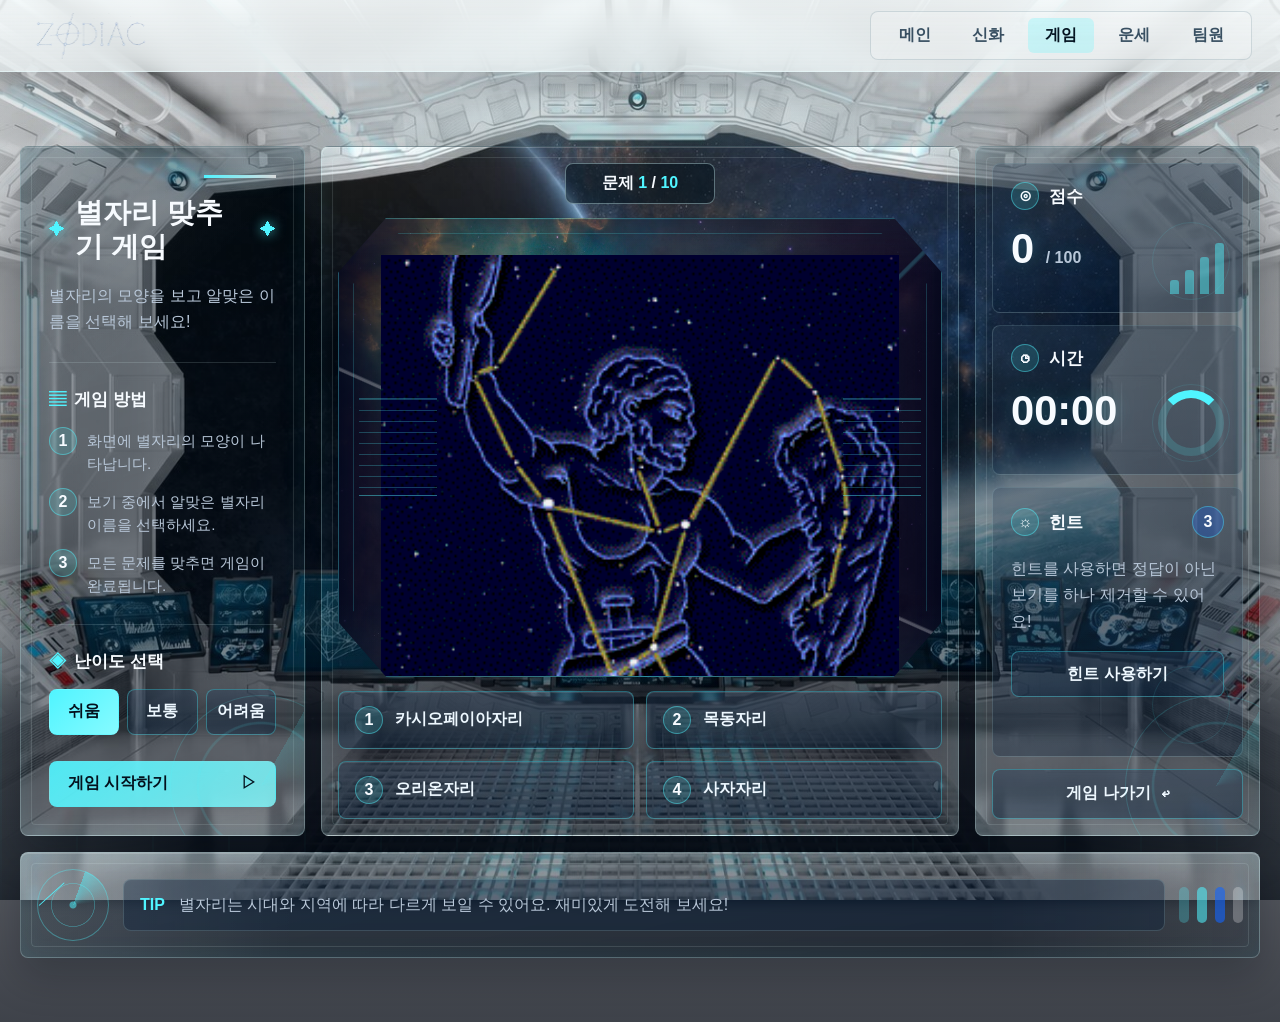
==== commit eb3a852c: "Update main observatory and nav logos" ====
--- a/game.html
+++ b/game.html
@@ -10,7 +10,9 @@
 <body class="game-page-body">
   <div class="game-shell">
     <header class="site-header">
-      <a class="logo" href="main.html" aria-label="메인 페이지로 이동">ZODIAC</a>
+      <a class="logo" href="main.html" aria-label="메인 페이지로 이동">
+        <img src="images/logo.svg" alt="" aria-hidden="true">
+      </a>
       <nav class="main-nav" aria-label="주요 메뉴">
         <a class="nav-link" href="main.html">메인</a>
         <a class="nav-link" href="story.html">신화</a>
--- a/css/main.css
+++ b/css/main.css
@@ -1,100 +1,93 @@
+/* :root에는 사이트 전체에서 반복해서 쓰는 색상, 그림자, 둥근 모서리 값을 변수로 모아둡니다. */
 :root {
-  /* 사이트 전체에서 반복해서 쓰는 색상, 그림자, 둥근 모서리 값을 변수로 모아둡니다. */
   --bg: #020616;
-  --bg-deep: #030a22;
-  --panel: rgba(3, 18, 43, 0.78);
-  --panel-strong: rgba(5, 29, 58, 0.9);
+  --panel: rgba(5, 22, 49, 0.88);
+  --panel-soft: rgba(7, 33, 68, 0.68);
   --cyan: #50f4ff;
-  --cyan-soft: rgba(80, 244, 255, 0.2);
   --blue: #1266ff;
-  --blue-soft: rgba(18, 102, 255, 0.28);
   --white: #f7fbff;
   --text: #eef8ff;
   --text-muted: #b8c7d8;
   --line: rgba(80, 244, 255, 0.42);
-  --line-muted: rgba(184, 199, 216, 0.22);
-  --panel-shadow: 0 22px 70px rgba(0, 0, 0, 0.55);
-  --radius-xl: 24px;
+  --line-muted: rgba(184, 199, 216, 0.2);
+  --shadow: 0 18px 48px rgba(0, 0, 0, 0.45);
   --radius-lg: 16px;
   --radius-md: 8px;
 }
 
-/* 모든 요소가 padding과 border를 포함해서 width/height를 계산하도록 통일합니다. */
+/* 모든 요소가 padding과 border까지 포함해서 너비를 계산하게 해 레이아웃 계산을 단순하게 합니다. */
 * {
   box-sizing: border-box;
 }
 
+/* 내부 링크로 이동할 때 갑자기 점프하지 않고 부드럽게 스크롤되게 합니다. */
 html {
-  /* 내부 링크로 이동할 때 갑자기 점프하지 않고 부드럽게 스크롤됩니다. */
   scroll-behavior: smooth;
 }
 
+/* body는 전체 배경, 기본 글꼴, 기본 글자색을 담당합니다. */
 body {
-  /*
-    페이지 전체 기본 스타일입니다.
-    여러 개의 radial-gradient와 linear-gradient를 겹쳐서 깊은 우주 배경 느낌을 만듭니다.
-  */
   min-width: 320px;
   min-height: 100vh;
   margin: 0;
+  color: var(--text);
   font-family: "Noto Sans KR", "Segoe UI", Arial, sans-serif;
-  color: var(--text);
   background:
-    linear-gradient(180deg, rgba(2, 6, 22, 0.1), rgba(2, 6, 22, 0.95)),
-    radial-gradient(circle at 73% 17%, rgba(80, 244, 255, 0.24), transparent 22rem),
-    radial-gradient(circle at 18% 70%, rgba(18, 102, 255, 0.3), transparent 30rem),
-    radial-gradient(circle at 50% 105%, rgba(80, 244, 255, 0.12), transparent 24rem),
-    linear-gradient(135deg, #040813 0%, #061b3e 45%, #030712 100%);
+    radial-gradient(circle at 74% 15%, rgba(80, 244, 255, 0.18), transparent 23rem),
+    radial-gradient(circle at 18% 76%, rgba(18, 102, 255, 0.25), transparent 28rem),
+    linear-gradient(135deg, #040813 0%, #061b3e 48%, #030712 100%);
   overflow-x: hidden;
 }
 
-body::before,
-body::after {
-  /* body 뒤에 별, 격자, HUD 원형 장식 레이어를 깔기 위한 가상 요소입니다. */
+.main-page-body {
+  --ship-ink: #06121f;
+  position: relative;
+  isolation: isolate;
+  background:
+    linear-gradient(180deg, rgba(242, 248, 249, 0.18) 0%, rgba(3, 9, 18, 0.34) 24%, rgba(2, 7, 17, 0.8) 100%),
+    radial-gradient(circle at 52% 36%, rgba(80, 244, 255, 0.18), transparent 31rem),
+    url("../images/내부사진.jpg") center top / cover fixed no-repeat;
+}
+
+.main-page-body::before {
   position: fixed;
   inset: 0;
-  z-index: -1;
+  z-index: 0;
   content: "";
   pointer-events: none;
-}
-
-body::before {
-  /* 작은 별 점과 얇은 격자선을 배경에 반복해서 깔아 밤하늘/관측 화면 느낌을 냅니다. */
-  background-image:
-    radial-gradient(circle, rgba(247, 251, 255, 0.95) 0 1px, transparent 1.4px),
-    radial-gradient(circle, rgba(80, 244, 255, 0.75) 0 1px, transparent 1.5px),
-    linear-gradient(rgba(80, 244, 255, 0.08) 1px, transparent 1px),
-    linear-gradient(90deg, rgba(80, 244, 255, 0.08) 1px, transparent 1px);
-  background-position: 0 0, 32px 44px, 0 0, 0 0;
-  background-size: 92px 92px, 146px 146px, 48px 48px, 48px 48px;
-  mask-image: linear-gradient(180deg, rgba(0, 0, 0, 0.92), rgba(0, 0, 0, 0.35));
-  opacity: 0.62;
-}
-
-body::after {
-  /* 대각선 HUD 라인과 원형 계기판 같은 장식을 추가하는 배경 레이어입니다. */
   background:
-    linear-gradient(115deg, transparent 0 62%, rgba(80, 244, 255, 0.14) 62.2% 62.7%, transparent 63%),
-    linear-gradient(35deg, transparent 0 18%, rgba(80, 244, 255, 0.1) 18.2% 18.7%, transparent 19%),
-    radial-gradient(circle at 80% 24%, transparent 0 6.7rem, rgba(80, 244, 255, 0.5) 6.74rem 6.82rem, transparent 6.9rem),
-    radial-gradient(circle at 80% 24%, transparent 0 4.4rem, rgba(80, 244, 255, 0.32) 4.45rem 4.54rem, transparent 4.62rem),
-    radial-gradient(circle at 20% 78%, transparent 0 5.8rem, rgba(80, 244, 255, 0.34) 5.86rem 5.95rem, transparent 6.04rem);
-  opacity: 0.36;
-}
-
+    linear-gradient(90deg, rgba(245, 250, 251, 0.3), transparent 16%, transparent 84%, rgba(245, 250, 251, 0.28)),
+    linear-gradient(180deg, rgba(255, 255, 255, 0.08), transparent 34%, rgba(0, 8, 18, 0.58));
+}
+
+.main-page-body::after {
+  position: fixed;
+  right: 0;
+  bottom: 0;
+  left: 0;
+  z-index: 0;
+  height: 28vh;
+  content: "";
+  pointer-events: none;
+  background:
+    linear-gradient(180deg, transparent, rgba(1, 8, 17, 0.56) 30%, rgba(1, 7, 16, 0.92)),
+    repeating-linear-gradient(90deg, rgba(80, 244, 255, 0.16) 0 2px, transparent 2px 76px);
+  opacity: 0.72;
+}
+
+/* 링크의 기본 밑줄과 파란색을 제거해서 네비게이션/버튼 디자인과 맞춥니다. */
 a {
-  /* 링크의 기본 밑줄과 파란색을 제거하고 현재 글자색을 그대로 사용합니다. */
   color: inherit;
   text-decoration: none;
 }
 
+/* 버튼도 부모의 글꼴을 그대로 쓰게 해서 a.button과 button.season-card의 글꼴이 통일됩니다. */
 button {
-  /* 버튼도 부모 요소의 글꼴을 그대로 상속받도록 합니다. */
   font: inherit;
 }
 
+/* site-header는 상단 메뉴바입니다. fixed로 고정하고 main에는 이 높이만큼 padding을 줍니다. */
 .site-header {
-  /* 화면 상단에 고정되는 네비게이션 바입니다. 스크롤해도 계속 보입니다. */
   position: fixed;
   top: 0;
   right: 0;
@@ -103,38 +96,51 @@
   display: flex;
   align-items: center;
   justify-content: space-between;
-  min-height: 84px;
-  padding: 0 36px;
+  min-height: 72px;
+  padding: 0 28px;
   border-bottom: 1px solid var(--line);
-  background: linear-gradient(90deg, rgba(1, 6, 18, 0.92), rgba(4, 19, 42, 0.84));
-  backdrop-filter: blur(14px);
-  box-shadow: 0 16px 40px rgba(0, 0, 0, 0.3);
-}
-
+  background: rgba(2, 10, 29, 0.9);
+  backdrop-filter: blur(12px);
+  box-shadow: 0 12px 34px rgba(0, 0, 0, 0.28);
+}
+
+.main-page-body .site-header {
+  border-bottom-color: rgba(211, 246, 250, 0.28);
+  background:
+    linear-gradient(180deg, rgba(247, 252, 253, 0.62), rgba(234, 242, 244, 0.42)),
+    rgba(248, 252, 253, 0.38);
+  color: var(--ship-ink);
+  backdrop-filter: blur(18px) saturate(1.12);
+  box-shadow: 0 14px 34px rgba(2, 9, 17, 0.12);
+}
+
+/* logo는 왼쪽 이미지 로고 링크입니다. */
 .logo {
-  /* 좌측 ZODIAC 로고입니다. 네온처럼 보이도록 text-shadow를 여러 겹 사용합니다. */
+  display: inline-flex;
+  align-items: center;
+  justify-content: center;
+  width: 124px;
   min-width: 124px;
-  padding: 0.52rem 1rem;
-  border: 1px solid var(--line);
-  border-radius: var(--radius-md);
-  background:
-    linear-gradient(135deg, rgba(80, 244, 255, 0.18), rgba(18, 102, 255, 0.12)),
-    rgba(4, 21, 47, 0.76);
-  box-shadow: inset 0 0 16px rgba(80, 244, 255, 0.14), 0 0 18px rgba(80, 244, 255, 0.12);
-  color: var(--white);
-  font-family: "Oxanium", "Noto Sans KR", sans-serif;
-  font-size: 1.16rem;
-  font-weight: 800;
-  text-align: center;
-  letter-spacing: 0.1em;
-  text-shadow:
-    0 0 6px rgba(255, 255, 255, 0.9),
-    0 0 14px rgba(80, 244, 255, 0.95),
-    0 0 28px rgba(18, 102, 255, 0.72);
-}
-
+  height: 46px;
+  padding: 0;
+  border: 0;
+  background: transparent;
+  overflow: hidden;
+}
+
+.main-page-body .logo {
+  background: transparent;
+}
+
+.logo img {
+  display: block;
+  width: 100%;
+  height: 100%;
+  object-fit: contain;
+}
+
+/* main-nav는 nav-link들을 가로로 담는 메뉴 컨테이너입니다. */
 .main-nav {
-  /* 메뉴 링크들을 가로로 정렬하고 반투명 패널처럼 보이게 합니다. */
   display: flex;
   align-items: center;
   gap: 0.45rem;
@@ -144,104 +150,139 @@
   background: rgba(5, 29, 58, 0.56);
 }
 
+.main-page-body .main-nav {
+  border-color: rgba(13, 62, 83, 0.14);
+  background: rgba(255, 255, 255, 0.22);
+}
+
+/* nav-link는 메뉴 하나의 클릭 영역입니다. min-width로 메뉴 폭이 너무 작아지지 않게 합니다. */
 .nav-link {
-  /* 개별 네비게이션 링크의 클릭 영역과 기본 색상입니다. */
   min-width: 66px;
   padding: 0.45rem 0.65rem;
   border-radius: 6px;
   color: var(--text-muted);
+  font-weight: 700;
   text-align: center;
-  font-weight: 700;
-  transition: color 150ms ease, background-color 150ms ease, box-shadow 150ms ease;
-}
-
+}
+
+.main-page-body .nav-link {
+  color: #395062;
+}
+
+/* hover, focus-visible, is-current는 마우스/키보드/현재 페이지 상태를 같은 방식으로 강조합니다. */
 .nav-link:hover,
 .nav-link:focus-visible,
 .nav-link.is-current {
-  /* 마우스 호버, 키보드 포커스, 현재 페이지 메뉴에 같은 강조 스타일을 줍니다. */
   color: var(--white);
   background: rgba(80, 244, 255, 0.16);
-  box-shadow: inset 0 0 0 1px rgba(80, 244, 255, 0.24);
-}
-
+}
+
+.main-page-body .nav-link:hover,
+.main-page-body .nav-link:focus-visible,
+.main-page-body .nav-link.is-current {
+  color: #051421;
+  background: rgba(80, 244, 255, 0.24);
+}
+
+/* main은 고정 헤더에 가리지 않도록 위쪽 여백을 둡니다. */
 main {
-  /* 본문 전체 폭을 제한해서 너무 넓은 화면에서도 읽기 좋게 만듭니다. */
   width: min(1260px, calc(100% - 40px));
   margin: 0 auto;
   padding: 122px 0 68px;
 }
 
+.main-page-body main {
+  position: relative;
+  z-index: 1;
+  width: min(1380px, calc(100% - 40px));
+}
+
+/* 브라우저 기본 margin 중 위쪽 여백을 제거해서 섹션 간격을 CSS에서 직접 관리합니다. */
 h1,
 h2,
 p {
-  /* 브라우저 기본 위쪽 margin을 제거해 섹션 간격을 직접 제어합니다. */
   margin-top: 0;
 }
 
+/* hero는 첫 화면을 2열 grid로 나눕니다. 왼쪽은 문구, 오른쪽은 별자리 시각화입니다. */
 .hero {
-  /* 히어로 영역을 왼쪽 문구, 오른쪽 시각화 영역의 2열 그리드로 배치합니다. */
   display: grid;
   grid-template-columns: minmax(0, 0.95fr) minmax(0, 1.55fr);
   gap: 16px;
   align-items: stretch;
 }
 
+.main-page-body .hero {
+  position: relative;
+  grid-template-columns: minmax(158px, 178px) minmax(0, 1fr);
+  gap: 20px;
+  align-items: stretch;
+  min-height: 560px;
+}
+
+/* 여러 큰 패널이 같은 시각 스타일을 공유하도록 공통 선택자로 묶었습니다. */
 .hero-copy,
 .hero-visual,
 .season-card,
 .modal-panel {
-  /* 주요 패널들이 같은 유리/HUD 느낌을 공유하도록 공통 배경과 테두리를 지정합니다. */
   position: relative;
   border: 1px solid var(--line);
+  border-radius: var(--radius-lg);
+  background: linear-gradient(165deg, var(--panel), rgba(2, 8, 25, 0.93));
+  box-shadow: var(--shadow);
+}
+
+.main-page-body .hero-copy,
+.main-page-body .hero-visual,
+.main-page-body .season-card,
+.main-page-body .modal-panel {
+  border-color: rgba(202, 251, 255, 0.28);
   background:
-    linear-gradient(135deg, rgba(80, 244, 255, 0.12), transparent 35%),
-    linear-gradient(165deg, var(--panel-strong), rgba(2, 8, 25, 0.92));
-  box-shadow: var(--panel-shadow), inset 0 0 34px rgba(80, 244, 255, 0.08);
-}
-
-.hero-copy::before,
-.hero-visual::after,
-.season-card::after,
-.modal-panel::before {
-  /* 패널 안쪽에 얇은 보조 테두리를 추가해서 미래형 인터페이스 느낌을 냅니다. */
-  position: absolute;
-  inset: 12px;
-  border: 1px solid rgba(80, 244, 255, 0.18);
-  border-radius: inherit;
-  content: "";
-  pointer-events: none;
-}
-
+    linear-gradient(135deg, rgba(255, 255, 255, 0.08), transparent 32%),
+    linear-gradient(165deg, rgba(9, 27, 40, 0.44), rgba(3, 10, 21, 0.58)),
+    url("../images/내부사진.jpg") center top / cover fixed no-repeat;
+  box-shadow:
+    0 18px 40px rgba(1, 7, 15, 0.24),
+    inset 0 1px 0 rgba(255, 255, 255, 0.18),
+    inset 0 0 24px rgba(80, 244, 255, 0.08);
+  backdrop-filter: blur(8px) saturate(1.08);
+}
+
+/* hero-copy는 텍스트를 세로 가운데에 배치하는 왼쪽 패널입니다. */
 .hero-copy {
-  /* 히어로 왼쪽 문구 패널입니다. 내용을 세로 중앙에 배치합니다. */
   display: flex;
   flex-direction: column;
   justify-content: center;
   min-height: 348px;
   padding: 34px;
-  border-radius: var(--radius-xl);
-  overflow: hidden;
-}
-
-.hero-copy::after {
-  /* 문구 패널 오른쪽 아래의 원형 HUD 장식입니다. 실제 콘텐츠에는 영향을 주지 않습니다. */
-  position: absolute;
-  right: -64px;
-  bottom: -68px;
-  width: 210px;
-  height: 210px;
-  border: 1px solid rgba(80, 244, 255, 0.48);
-  border-radius: 50%;
-  content: "";
+}
+
+.main-page-body .hero-copy {
+  position: relative;
+  top: auto;
+  bottom: auto;
+  left: auto;
+  z-index: 1;
+  grid-column: 1;
+  grid-row: 1;
+  align-self: stretch;
+  justify-self: stretch;
+  width: 100%;
+  min-height: 560px;
+  margin: 0;
+  padding: 24px 14px;
+  border-radius: var(--radius-md);
   background:
-    radial-gradient(circle, transparent 0 34%, rgba(80, 244, 255, 0.22) 34.4% 35.4%, transparent 36%),
-    conic-gradient(from 20deg, transparent 0 20%, rgba(80, 244, 255, 0.45) 20% 23%, transparent 23% 46%, rgba(80, 244, 255, 0.35) 46% 48%, transparent 48%);
-  opacity: 0.58;
-  pointer-events: none;
-}
-
+    linear-gradient(135deg, rgba(255, 255, 255, 0.08), transparent 34%),
+    linear-gradient(165deg, rgba(4, 15, 26, 0.72), rgba(2, 8, 18, 0.58)),
+    url("../images/내부사진.jpg") center top / cover fixed no-repeat;
+  box-shadow:
+    0 16px 34px rgba(1, 7, 15, 0.22),
+    inset 0 1px 0 rgba(255, 255, 255, 0.16);
+}
+
+/* eyebrow는 섹션의 작은 영문 라벨입니다. 본문보다 작고 밝은 색으로 구분합니다. */
 .eyebrow {
-  /* 작은 영문 보조 제목입니다. 계절/섹션 성격을 짧게 보여줍니다. */
   margin: 0 0 0.8rem;
   color: var(--cyan);
   font-family: "Oxanium", "Noto Sans KR", sans-serif;
@@ -251,30 +292,55 @@
   text-transform: uppercase;
 }
 
+/* h1은 첫 화면의 주제 제목입니다. clamp로 최소/최대 크기 안에서만 반응형으로 바뀝니다. */
 h1 {
-  /* 메인 제목입니다. clamp로 화면 크기에 맞춰 최소/최대 폰트 크기를 제한합니다. */
   margin-bottom: 0.95rem;
-  font-size: clamp(2rem, 3.2vw, 2.85rem);
+  font-size: 2.5rem;
   line-height: 1.25;
 }
 
+.main-page-body .hero-copy h1 {
+  max-width: 100%;
+  margin-bottom: 0.65rem;
+  font-size: 1.22rem;
+  line-height: 1.22;
+}
+
+.main-page-body h1,
+.main-page-body .hero-text,
+.main-page-body .season-note {
+  word-break: keep-all;
+  overflow-wrap: break-word;
+}
+
+/* hero-text는 제목 아래 설명 문구입니다. muted 색상과 넉넉한 줄간격으로 읽기 쉽게 합니다. */
 .hero-text {
-  /* 히어로 설명 문구입니다. 제목보다 약하게 보이도록 muted 색상을 사용합니다. */
   margin-bottom: 1.4rem;
   color: var(--text-muted);
   font-size: 1.02rem;
   line-height: 1.7;
 }
 
+.main-page-body .hero-copy .eyebrow {
+  margin-bottom: 0.5rem;
+  font-size: 0.58rem;
+}
+
+.main-page-body .hero-text {
+  margin-bottom: 1rem;
+  font-size: 0.7rem;
+  line-height: 1.58;
+}
+
+/* hero-actions는 두 개의 이동 링크를 버튼처럼 나란히 배치합니다. 좁으면 flex-wrap으로 줄바꿈됩니다. */
 .hero-actions {
-  /* 히어로 안의 두 링크 버튼을 가로로 배치하고, 좁은 화면에서는 줄바꿈되게 합니다. */
   display: flex;
   flex-wrap: wrap;
   gap: 0.75rem;
 }
 
+/* button 클래스는 a 태그를 버튼처럼 보이게 하는 공통 스타일입니다. */
 .button {
-  /* a 태그와 button 태그 모두 같은 버튼 모양으로 보이게 하는 공통 클래스입니다. */
   display: inline-flex;
   align-items: center;
   justify-content: center;
@@ -284,173 +350,345 @@
   border-radius: var(--radius-md);
   cursor: pointer;
   font-weight: 800;
-  transition: transform 170ms ease, box-shadow 170ms ease, border-color 170ms ease;
-}
-
+}
+
+.main-page-body .button {
+  min-height: 40px;
+  padding: 0 0.54rem;
+  font-size: 0.68rem;
+}
+
+/* hover/focus에서는 위치 이동 없이 테두리만 강조해서 불필요한 장식 효과를 줄였습니다. */
 .button:hover,
 .button:focus-visible {
-  /* 버튼에 마우스나 키보드 포커스가 들어오면 살짝 올라가고 빛나게 합니다. */
-  transform: translateY(-2px);
   border-color: var(--cyan);
-  box-shadow: 0 0 20px rgba(80, 244, 255, 0.32);
-}
-
+  outline: none;
+}
+
+/* primary는 가장 중요한 이동 버튼입니다. 밝은 배경이라 글자색은 어둡게 둡니다. */
 .button.primary {
-  /* 주 버튼은 청록색으로 채워서 가장 먼저 보이게 합니다. */
   color: #03101c;
   background: linear-gradient(135deg, var(--cyan), #86fbff);
 }
 
+/* secondary는 보조 이동 버튼입니다. 기존 패널 색과 비슷한 투명 배경을 씁니다. */
 .button.secondary {
-  /* 보조 버튼은 어두운 반투명 스타일로 주 버튼보다 덜 강조합니다. */
-  color: var(--text);
   background: rgba(5, 29, 58, 0.62);
 }
 
+/* hero-visual은 이미지와 별자리 레이어를 겹치는 오른쪽 패널입니다. overflow로 레이어가 밖으로 새지 않게 합니다. */
 .hero-visual {
-  /* 오른쪽 밤하늘/별자리 애니메이션 영역입니다. 내부 요소가 튀어나오지 않게 overflow를 숨깁니다. */
   min-height: 348px;
   margin: 0;
-  border-radius: var(--radius-xl);
   overflow: hidden;
 }
 
-.hero-visual::before {
-  /* 밤하늘 이미지 위에 얹는 HUD 격자와 빛줄기 오버레이입니다. */
+.main-page-body .hero-visual {
+  grid-column: 2;
+  grid-row: 1;
+  justify-self: stretch;
+  width: 100%;
+  min-height: 560px;
+  border-radius: var(--radius-md);
+  background:
+    linear-gradient(180deg, rgba(255, 255, 255, 0.07), transparent 22%, rgba(2, 8, 19, 0.16)),
+    rgba(4, 16, 26, 0.08);
+  backdrop-filter: blur(1px) saturate(1.05);
+}
+
+.main-page-body .hero-visual::before {
+  position: absolute;
+  inset: 12px;
+  z-index: 3;
+  border: 1px solid rgba(226, 250, 252, 0.14);
+  border-radius: calc(var(--radius-lg) - 6px);
+  content: "";
+  pointer-events: none;
+}
+
+.main-page-body .hero-visual::after {
   position: absolute;
   inset: 0;
   z-index: 2;
   content: "";
+  pointer-events: none;
   background:
-    linear-gradient(90deg, rgba(3, 10, 34, 0.62), transparent 35%, rgba(3, 10, 34, 0.54)),
-    linear-gradient(rgba(80, 244, 255, 0.14) 1px, transparent 1px),
-    linear-gradient(90deg, rgba(80, 244, 255, 0.14) 1px, transparent 1px),
-    radial-gradient(circle at 74% 33%, rgba(80, 244, 255, 0.66), transparent 0.35rem),
-    radial-gradient(circle at 64% 42%, rgba(255, 255, 255, 0.95), transparent 0.28rem),
-    linear-gradient(24deg, transparent 0 42%, rgba(255, 255, 255, 0.62) 42.2% 42.5%, transparent 42.8%),
-    linear-gradient(135deg, transparent 0 58%, rgba(80, 244, 255, 0.46) 58.2% 58.5%, transparent 58.8%);
-  background-size: auto, 40px 40px, 40px 40px, auto, auto, auto, auto;
+    linear-gradient(180deg, rgba(255, 255, 255, 0.08), transparent 18%, transparent 82%, rgba(80, 244, 255, 0.06)),
+    linear-gradient(24deg, transparent 0 42%, rgba(255, 255, 255, 0.16) 42.2% 42.4%, transparent 42.65%),
+    linear-gradient(135deg, transparent 0 58%, rgba(80, 244, 255, 0.14) 58.2% 58.4%, transparent 58.7%);
   mix-blend-mode: screen;
-  pointer-events: none;
-}
-
-.hero-visual::after {
-  /* hero-copy와 공유하는 안쪽 테두리 가상 요소의 z-index를 별도 지정합니다. */
-  z-index: 3;
-}
-
+  opacity: 0.42;
+}
+
+/* hero-visual img는 밤하늘 배경입니다. object-fit: cover로 패널을 꽉 채웁니다. */
 .hero-visual img {
-  /* 공통 밤하늘 배경 이미지입니다. object-fit: cover로 영역을 꽉 채웁니다. */
   display: block;
   width: 100%;
   height: 100%;
   min-height: 348px;
   object-fit: cover;
-  filter: saturate(1.05) contrast(1.08) brightness(0.68);
-  transition: opacity 220ms ease, transform 450ms ease;
-}
-
-.hero-visual.is-changing img {
-  /* 별자리가 바뀔 때 배경이 아주 살짝 확대되어 전환감을 줍니다. */
-  transform: scale(1.012);
-}
-
+  filter: saturate(1.05) contrast(1.06) brightness(0.7);
+}
+
+.main-page-body .hero-visual > img:not(.hero-star-image) {
+  position: absolute;
+  inset: 0;
+  z-index: 1;
+  min-height: 0;
+  opacity: 0;
+  mix-blend-mode: screen;
+  filter: saturate(1.08) contrast(1.08) brightness(0.88);
+}
+
+.main-page-body .hero-visual #heroImage {
+  display: none;
+}
+
+.main-page-body .hero-visual .hero-star-image {
+  position: absolute;
+  inset: 0;
+  z-index: 5;
+  width: 100%;
+  height: 100%;
+  min-height: 0;
+  object-fit: cover;
+  object-position: center;
+  opacity: 0.82;
+  mix-blend-mode: screen;
+  filter:
+    brightness(1.35)
+    contrast(1.08)
+    saturate(1.05)
+    drop-shadow(0 0 8px rgba(255, 255, 255, 0.42))
+    drop-shadow(0 0 18px rgba(80, 244, 255, 0.38));
+  transform: scale(1.04);
+  transform-origin: center;
+  pointer-events: none;
+}
+
+.main-page-body .hero-zodiac-layer {
+  display: none;
+  position: absolute;
+  inset: 13% 13% 15%;
+  z-index: 5;
+  pointer-events: none;
+  filter:
+    drop-shadow(0 0 10px rgba(255, 255, 255, 0.82))
+    drop-shadow(0 0 24px rgba(80, 244, 255, 0.7));
+}
+
+.main-page-body .hero-zodiac-line {
+  position: absolute;
+  height: 2px;
+  border-radius: 999px;
+  background: linear-gradient(90deg, rgba(255, 255, 255, 0.95), rgba(113, 241, 255, 0.96));
+  box-shadow:
+    0 0 8px rgba(255, 255, 255, 0.78),
+    0 0 18px rgba(80, 244, 255, 0.72);
+  opacity: 0.92;
+  transform-origin: left center;
+}
+
+.main-page-body .hero-zodiac-star {
+  position: absolute;
+  width: calc(11px * var(--star-size, 1));
+  height: calc(11px * var(--star-size, 1));
+  border-radius: 50%;
+  background: #ffffff;
+  box-shadow:
+    0 0 10px rgba(255, 255, 255, 0.98),
+    0 0 22px rgba(80, 244, 255, 0.88),
+    0 0 38px rgba(80, 244, 255, 0.42);
+  transform: translate(-50%, -50%);
+}
+
+.main-page-body .hero-zodiac-star::before,
+.main-page-body .hero-zodiac-star::after {
+  position: absolute;
+  inset: 50% auto auto 50%;
+  width: calc(22px * var(--star-size, 1));
+  height: 1px;
+  border-radius: 999px;
+  content: "";
+  background: rgba(255, 255, 255, 0.88);
+  transform: translate(-50%, -50%);
+}
+
+.main-page-body .hero-zodiac-star::after {
+  transform: translate(-50%, -50%) rotate(90deg);
+}
+
+/* constellation-layer는 미리 만들어 둔 별자리 div들을 이미지 위에 올리는 영역입니다. */
 .constellation-layer {
-  /* JS가 생성하는 별과 선을 이미지 위에 올리는 투명 레이어입니다. */
   position: absolute;
   inset: 0;
+  width: 100%;
+  height: 100%;
   z-index: 4;
   overflow: hidden;
   pointer-events: none;
 }
 
-.constellation-lines {
-  /* 별과 별 사이의 선(div)이 들어가는 레이어입니다. */
+.main-page-body .constellation-layer {
+  display: none;
+}
+
+/* 각 계절 별자리 묶음은 기본적으로 숨겨 둡니다. */
+.constellation-group {
+  display: none;
   position: absolute;
   inset: 0;
+}
+
+/* JS가 hero-visual에 data-active-season 값을 넣으면 해당 계절 묶음만 보입니다. */
+.hero-visual[data-active-season="spring"] .spring-stars,
+.hero-visual[data-active-season="summer"] .summer-stars,
+.hero-visual[data-active-season="autumn"] .autumn-stars,
+.hero-visual[data-active-season="winter"] .winter-stars {
+  display: block;
+}
+
+/* line은 별 사이를 잇는 선입니다. 위치, 길이, 각도는 HTML style에 미리 적어둡니다. */
+.line {
+  position: absolute;
+  height: 1px;
+  background: #a8faff;
+  opacity: 0.45;
+  transform-origin: left center;
+}
+
+.main-page-body .line {
+  height: 2px;
+  background: rgba(238, 254, 255, 0.98);
+  opacity: 0.86;
+  box-shadow:
+    0 0 8px rgba(255, 255, 255, 0.58),
+    0 0 16px rgba(80, 244, 255, 0.58);
+}
+
+/* 별자리가 보인 뒤 선이 잠깐 늦게 더 선명해지도록 합니다. */
+.hero-visual[data-active-season] .constellation-group {
+  --line-opacity: 1;
+  --line-height: 2px;
+  --line-shadow: 0 0 10px rgba(80, 244, 255, 0.85);
+}
+
+.hero-visual[data-active-season] .constellation-group .line {
+  animation: line-emphasis 800ms ease 500ms forwards;
+}
+
+.main-page-body .hero-visual[data-active-season] .constellation-group {
+  --line-opacity: 1;
+  --line-height: 3px;
+  --line-shadow:
+    0 0 10px rgba(255, 255, 255, 0.86),
+    0 0 20px rgba(80, 244, 255, 0.88),
+    0 0 34px rgba(80, 244, 255, 0.36);
+}
+
+@keyframes line-emphasis {
+  to {
+    height: var(--line-height);
+    opacity: var(--line-opacity);
+    box-shadow: var(--line-shadow);
+  }
+}
+
+/* star는 별 하나입니다. left/top과 --star-size는 HTML style에 미리 적어둡니다. */
+.star {
+  position: absolute;
+  width: calc(10px * var(--star-size, 1));
+  height: calc(10px * var(--star-size, 1));
+  border-radius: 50%;
+  background: #ffffff;
+  transform: translate(-50%, -50%);
+}
+
+.main-page-body .star {
+  width: calc(12px * var(--star-size, 1));
+  height: calc(12px * var(--star-size, 1));
+  border: 1px solid rgba(255, 255, 255, 0.72);
+  background: #ffffff;
+  box-shadow:
+    0 0 10px rgba(255, 255, 255, 0.96),
+    0 0 22px rgba(80, 244, 255, 0.84),
+    0 0 34px rgba(80, 244, 255, 0.34);
+}
+
+/* season-section은 계절 카드 섹션의 위아래 여백입니다. */
+.season-section {
+  padding: 26px 0 10px;
+}
+
+.main-page-body .season-section {
+  position: relative;
+  z-index: 1;
   width: 100%;
-  height: 100%;
-  opacity: 0.92;
-  filter: drop-shadow(0 0 8px rgba(80, 244, 255, 0.55));
-  transition: opacity 260ms ease;
-  pointer-events: none;
-}
-
-.constellation-line {
-  /*
-    SVG를 쓰지 않고 div 하나를 선처럼 보이게 만든 클래스입니다.
-    JS가 width와 rotate 각도를 계산해서 두 별 사이에 배치합니다.
-  */
-  position: absolute;
-  height: 1px;
-  border-radius: 999px;
-  background: rgba(168, 250, 255, 0.78);
-  box-shadow: 0 0 10px rgba(80, 244, 255, 0.58);
-  transform-origin: left center;
-}
-
-.constellation-star {
-  /*
-    별 하나를 나타내는 span 요소입니다.
-    JS가 left/top 값을 넣어서 밤하늘 위 원하는 위치에 배치합니다.
-  */
-  position: absolute;
-  left: 50%;
-  top: 50%;
-  width: calc(10px * var(--star-scale, 1));
-  height: calc(10px * var(--star-scale, 1));
-  border-radius: 50%;
-  background:
-    radial-gradient(circle, #ffffff 0 22%, #a8faff 23% 44%, rgba(80, 244, 255, 0.18) 45% 72%, transparent 73%);
-  box-shadow:
-    0 0 10px rgba(255, 255, 255, 0.92),
-    0 0 22px rgba(80, 244, 255, 0.78),
-    0 0 42px rgba(18, 102, 255, 0.42);
-  transform: translate(-50%, -50%);
-}
-
-.season-section {
-  /* 계절 카드 섹션의 위아래 여백입니다. */
-  padding: 26px 0 10px;
-}
-
+  height: auto;
+  margin-top: 16px;
+  padding: 0 0 10px;
+  overflow: visible;
+}
+
+/* section-heading은 섹션 제목과 카드 그리드 사이 간격을 담당합니다. */
 .section-heading {
-  /* 섹션 제목과 카드 그리드 사이 간격입니다. */
   margin-bottom: 16px;
 }
 
+.main-page-body .section-heading {
+  margin-bottom: 8px;
+  padding: 0;
+}
+
+.main-page-body .section-heading .eyebrow {
+  margin-bottom: 0.3rem;
+  font-size: 0.64rem;
+}
+
+/* section-heading h2는 계절 카드 섹션의 제목 크기입니다. */
 .section-heading h2 {
-  /* 계절 카드 섹션 제목입니다. */
   margin-bottom: 0;
   font-size: clamp(1.45rem, 2.4vw, 2rem);
 }
 
+.main-page-body .section-heading h2 {
+  font-size: 1.22rem;
+  line-height: 1.25;
+  word-break: keep-all;
+}
+
+/* season-grid는 4개 계절 카드를 배치합니다. 미디어쿼리에서 2열/1열로 바뀝니다. */
 .season-grid {
-  /* 4개의 계절 카드를 데스크톱에서 4열로 배치합니다. */
   display: grid;
   grid-template-columns: repeat(4, minmax(0, 1fr));
   gap: 12px;
 }
 
+.main-page-body .season-grid {
+  grid-template-columns: repeat(4, minmax(0, 1fr));
+  gap: 10px;
+}
+
+/* season-card는 실제 button입니다. 클릭하면 JS가 모달을 열고, hover/focus면 별자리를 바꿉니다. */
 .season-card {
-  /*
-    각 계절 버튼 카드입니다.
-    hover/focus 이벤트는 JS에서 별자리 변경을 일으키고, click 이벤트는 모달을 엽니다.
-  */
   display: flex;
   flex-direction: column;
   min-height: 246px;
   padding: 14px;
-  border-radius: var(--radius-lg);
   color: var(--text);
   text-align: left;
   cursor: pointer;
   overflow: hidden;
-  transition: transform 180ms ease, border-color 180ms ease, box-shadow 180ms ease;
-}
-
+}
+
+.main-page-body .season-card {
+  height: 128px;
+  min-height: 0;
+  padding: 10px 12px;
+}
+
+/* season-card::before는 카드 위쪽의 작은 별 미리보기 그림입니다. 별 이미지 파일 없이 CSS 배경으로 만듭니다. */
 .season-card::before {
-  /* 카드 상단의 작은 별자리 미리보기 그림을 CSS 배경으로 만듭니다. */
   width: 100%;
   height: 88px;
   margin-bottom: 12px;
@@ -458,106 +696,137 @@
   border-radius: var(--radius-md);
   content: "";
   background:
-    radial-gradient(circle at 18% 38%, #ffffff 0 2px, transparent 2.4px),
+    radial-gradient(circle at 18% 38%, #fff 0 2px, transparent 2.4px),
     radial-gradient(circle at 36% 56%, var(--cyan) 0 2px, transparent 2.5px),
-    radial-gradient(circle at 58% 30%, #ffffff 0 1.8px, transparent 2.3px),
+    radial-gradient(circle at 58% 30%, #fff 0 1.8px, transparent 2.3px),
     radial-gradient(circle at 78% 66%, var(--cyan) 0 2px, transparent 2.5px),
-    linear-gradient(26deg, transparent 0 23%, rgba(80, 244, 255, 0.62) 23.4% 23.8%, transparent 24.2%),
-    linear-gradient(143deg, transparent 0 46%, rgba(255, 255, 255, 0.5) 46.4% 46.7%, transparent 47.1%),
     linear-gradient(145deg, rgba(18, 102, 255, 0.32), rgba(2, 8, 25, 0.78));
-  box-shadow: inset 0 0 22px rgba(80, 244, 255, 0.18);
-}
-
-.season-card::after {
-  /* 카드 하단의 "자세히 보기" 텍스트를 가상 요소로 표시합니다. */
-  position: static;
-  inset: auto;
+}
+
+.main-page-body .season-card::before {
+  height: 30px;
+  margin-bottom: 6px;
+  background:
+    linear-gradient(180deg, rgba(18, 102, 255, 0.38), rgba(2, 8, 25, 0.54)),
+    var(--season-star-image) center 42% / 96px 96px no-repeat,
+    rgba(2, 8, 25, 0.78);
+  background-blend-mode: normal, screen, normal;
+}
+
+.main-page-body .season-card.spring {
+  --season-star-image: url("../images/star/taurus.svg");
+}
+
+.main-page-body .season-card.summer {
+  --season-star-image: url("../images/star/leo.svg");
+}
+
+.main-page-body .season-card.autumn {
+  --season-star-image: url("../images/star/libra.svg");
+}
+
+.main-page-body .season-card.winter {
+  --season-star-image: url("../images/star/pisces.svg");
+}
+
+/* 카드가 선택 가능한 요소임을 보여주기 위해 테두리만 강조합니다. */
+.season-card:hover,
+.season-card:focus-visible {
+  border-color: var(--cyan);
+  outline: none;
+}
+
+/* season-name은 카드 안의 계절 이름입니다. */
+.season-name {
+  color: var(--cyan);
+  font-family: "Oxanium", "Noto Sans KR", sans-serif;
+  font-size: 0.88rem;
+  font-weight: 800;
+}
+
+.main-page-body .season-name {
+  font-size: 0.68rem;
+}
+
+/* strong은 대표 별자리 이름입니다. HTML 의미상 강조 텍스트이면서 카드의 핵심 제목 역할을 합니다. */
+.season-card strong {
+  display: block;
+  margin: 0.35rem 0 0.45rem;
+  font-size: 1.38rem;
+}
+
+.main-page-body .season-card strong {
+  margin: 0.12rem 0 0.18rem;
+  font-size: 0.92rem;
+}
+
+/* season-note는 카드의 짧은 설명입니다. */
+.season-note {
+  margin-bottom: 0.9rem;
+  color: var(--text-muted);
+  font-size: 0.92rem;
+  line-height: 1.5;
+}
+
+.main-page-body .season-note {
+  display: -webkit-box;
+  margin-bottom: 0;
+  overflow: hidden;
+  color: var(--text-muted);
+  font-size: 0.68rem;
+  line-height: 1.28;
+  -webkit-box-orient: vertical;
+  -webkit-line-clamp: 2;
+}
+
+/* season-action은 카드 하단의 "자세히 보기" 문구입니다. margin-top:auto로 항상 아래쪽에 붙습니다. */
+.season-action {
+  align-self: flex-start;
   margin-top: auto;
   padding: 0.38rem 0.7rem;
   border: 1px solid rgba(80, 244, 255, 0.35);
   border-radius: 7px;
-  content: "자세히 보기";
   color: var(--white);
   background: rgba(80, 244, 255, 0.1);
   font-size: 0.92rem;
   font-weight: 800;
 }
 
-.season-card:hover,
-.season-card:focus-visible {
-  /* 계절 카드가 선택 가능한 요소임을 보여주는 호버/포커스 효과입니다. */
-  transform: translateY(-5px);
-  border-color: var(--cyan);
-  box-shadow: 0 0 28px rgba(80, 244, 255, 0.24), var(--panel-shadow);
-  outline: none;
-}
-
-.season-name {
-  /* 카드 안의 계절 이름입니다. */
-  color: var(--cyan);
-  font-family: "Oxanium", "Noto Sans KR", sans-serif;
-  font-size: 0.88rem;
-  font-weight: 800;
-}
-
-.season-card strong {
-  /* 카드 안의 대표 별자리 이름입니다. */
-  display: block;
-  margin: 0.35rem 0 0.45rem;
-  font-size: 1.38rem;
-}
-
-.season-note {
-  /* 카드 안의 짧은 설명입니다. */
-  margin-bottom: 0.9rem;
-  color: var(--text-muted);
-  line-height: 1.5;
-  font-size: 0.92rem;
-}
-
+.main-page-body .season-action {
+  display: none;
+}
+
+/* modal은 화면 전체를 덮는 팝업 컨테이너입니다. 기본은 숨기고 JS가 is-open을 붙이면 보입니다. */
 .modal {
-  /* 화면 전체를 덮는 팝업 영역입니다. 기본 상태에서는 보이지 않고 클릭도 받지 않습니다. */
   position: fixed;
   inset: 0;
   z-index: 40;
-  display: grid;
+  display: none;
   place-items: center;
   padding: 24px;
-  pointer-events: none;
-  opacity: 0;
-  transition: opacity 180ms ease;
-}
-
+}
+
+/* modal.is-open은 열림 상태입니다. JS에서 classList.add/remove로 이 클래스를 제어합니다. */
 .modal.is-open {
-  /* JS가 is-open 클래스를 붙이면 모달이 보이고 클릭할 수 있게 됩니다. */
-  pointer-events: auto;
-  opacity: 1;
-}
-
+  display: grid;
+}
+
+/* modal-backdrop은 팝업 뒤 어두운 배경입니다. data-close-modal 덕분에 클릭하면 닫힙니다. */
 .modal-backdrop {
-  /* 모달 뒤쪽의 어두운 배경입니다. */
   position: absolute;
   inset: 0;
   background: rgba(1, 5, 16, 0.78);
   backdrop-filter: blur(8px);
 }
 
+/* modal-panel은 실제 팝업 내용 상자입니다. width:min으로 큰 화면과 작은 화면을 모두 대응합니다. */
 .modal-panel {
-  /* 모달 안쪽 콘텐츠 패널입니다. 3열 카드가 들어가므로 데스크톱에서는 넓게 잡습니다. */
   width: min(920px, 100%);
   padding: 30px;
-  border-radius: var(--radius-lg);
-  transform: translateY(14px) scale(0.98);
-  transition: transform 180ms ease;
-}
-
-.modal.is-open .modal-panel {
-  /* 모달이 열릴 때 패널이 원래 위치와 크기로 돌아오며 나타납니다. */
-  transform: translateY(0) scale(1);
-}
-
+}
+
+/* modal-close는 오른쪽 위 닫기 버튼입니다. hover 장식은 없애고, 키보드 focus만 명확히 표시합니다. */
 .modal-close {
-  /* 모달 오른쪽 위 닫기 버튼입니다. */
   position: absolute;
   top: 12px;
   right: 12px;
@@ -571,35 +840,35 @@
   cursor: pointer;
 }
 
-.modal-close:hover,
+/* focus-visible은 키보드로 이동했을 때만 보이는 접근성용 포커스 표시입니다. */
 .modal-close:focus-visible {
-  /* 닫기 버튼에 호버/포커스가 들어오면 배경을 밝게 합니다. */
-  background: rgba(80, 244, 255, 0.18);
-}
-
+  outline: 2px solid var(--cyan);
+  outline-offset: 2px;
+}
+
+/* modal-season은 "봄 대표 별자리" 같은 보조 제목입니다. JS가 텍스트를 채웁니다. */
 .modal-season {
-  /* 모달 상단의 "봄 대표 별자리" 같은 보조 문구입니다. */
   margin-bottom: 0.46rem;
   color: var(--cyan);
   font-weight: 800;
 }
 
+/* modal-panel h2는 모달의 큰 제목입니다. 닫기 버튼과 겹치지 않게 오른쪽 padding을 둡니다. */
 .modal-panel h2 {
-  /* 모달 제목입니다. 오른쪽 닫기 버튼과 겹치지 않게 padding-right를 둡니다. */
   margin-bottom: 0.8rem;
   padding-right: 42px;
   font-size: 1.85rem;
 }
 
+/* modal-summary는 JS가 만든 별자리 설명 카드 3개를 담는 그리드입니다. */
 .modal-summary {
-  /* 모달 안의 별자리 설명 카드 3개를 데스크톱에서 3열로 배치합니다. */
   display: grid;
   grid-template-columns: repeat(3, minmax(0, 1fr));
   gap: 12px;
 }
 
+/* modal-summary article은 JS의 createConstellationCard 함수가 만드는 개별 설명 카드입니다. */
 .modal-summary article {
-  /* 각 별자리 설명 카드입니다. 이미지, 제목, 설명을 담습니다. */
   overflow: hidden;
   padding: 12px 14px;
   border: 1px solid rgba(80, 244, 255, 0.2);
@@ -607,8 +876,8 @@
   background: rgba(5, 29, 58, 0.42);
 }
 
+/* modal-summary img는 각 별자리 사진입니다. aspect-ratio로 카드마다 이미지 높이를 일정하게 맞춥니다. */
 .modal-summary img {
-  /* 설명 카드 상단의 별자리 이미지입니다. object-fit: contain으로 사진 전체가 보이게 합니다. */
   display: block;
   width: 100%;
   aspect-ratio: 16 / 10;
@@ -619,23 +888,23 @@
   background: rgba(2, 8, 25, 0.7);
 }
 
+/* modal-summary h3는 각 설명 카드의 별자리 이름입니다. */
 .modal-summary h3 {
-  /* 설명 카드 안의 별자리 이름입니다. */
   margin: 0 0 0.35rem;
   color: var(--white);
   font-size: 1.05rem;
 }
 
+/* modal-summary p는 각 설명 카드의 설명 문장입니다. */
 .modal-summary p {
-  /* 설명 카드 안의 본문입니다. */
   margin-bottom: 0;
   color: var(--text-muted);
+  font-size: 0.94rem;
   line-height: 1.6;
-  font-size: 0.94rem;
-}
-
+}
+
+/* 980px 이하에서는 hero를 1열로 바꾸고 계절 카드는 2열로 줄여 태블릿 화면에 맞춥니다. */
 @media (max-width: 980px) {
-  /* 태블릿 이하 화면에서는 히어로를 1열로 바꾸고 계절 카드는 2열로 줄입니다. */
   .site-header {
     padding: 0 16px;
   }
@@ -655,19 +924,44 @@
   }
 
   .modal-summary {
-    /* 모달 카드 3열은 좁은 화면에서 답답하므로 1열로 쌓습니다. */
     grid-template-columns: 1fr;
   }
-}
-
+
+  .main-page-body .hero {
+    grid-template-columns: minmax(230px, 260px) minmax(0, 1fr);
+    gap: 14px;
+    min-height: 540px;
+  }
+
+  .main-page-body .hero-copy {
+    width: 100%;
+    min-height: 540px;
+    margin: 0;
+    padding: 24px 20px;
+  }
+
+  .main-page-body .hero-visual,
+  .main-page-body .hero-visual img {
+    min-height: 540px;
+  }
+
+  .main-page-body .hero-visual {
+    width: 100%;
+  }
+
+  .main-page-body .season-grid {
+    grid-template-columns: repeat(2, minmax(0, 1fr));
+  }
+}
+
+/* 620px 이하에서는 모바일처럼 헤더를 세로 배치하고 카드/버튼은 한 줄에 하나씩 보이게 합니다. */
 @media (max-width: 620px) {
-  /* 모바일 화면에서는 네비게이션을 세로로 정리하고 버튼/카드를 한 줄씩 배치합니다. */
   .site-header {
     align-items: flex-start;
+    flex-direction: column;
+    gap: 10px;
     min-height: 122px;
     padding-top: 14px;
-    flex-direction: column;
-    gap: 10px;
   }
 
   .main-nav {
@@ -684,6 +978,86 @@
     padding: 24px;
   }
 
+  .main-page-body .hero {
+    display: flex;
+    flex-direction: column;
+    min-height: auto;
+  }
+
+  .main-page-body .hero-copy {
+    position: relative;
+    top: auto;
+    bottom: auto;
+    left: auto;
+    align-self: stretch;
+    width: 100%;
+    min-height: auto;
+    margin: 0;
+    padding: 20px;
+    overflow: hidden;
+  }
+
+  .main-page-body .hero-copy h1 {
+    max-width: 100%;
+    font-size: 1.3rem;
+    word-break: keep-all;
+    overflow-wrap: anywhere;
+  }
+
+  .main-page-body .hero-text {
+    font-size: 0.86rem;
+    word-break: break-all;
+    overflow-wrap: anywhere;
+  }
+
+  .main-page-body .hero-visual {
+    width: 100%;
+    min-height: 360px;
+  }
+
+  .main-page-body .season-section {
+    position: relative;
+    top: auto;
+    right: auto;
+    width: 100%;
+    height: auto;
+    padding: 26px 0 10px;
+    overflow: visible;
+  }
+
+  .main-page-body .section-heading {
+    padding: 0;
+  }
+
+  .main-page-body .section-heading h2 {
+    font-size: clamp(1.45rem, 2.4vw, 2rem);
+  }
+
+  .main-page-body .season-card {
+    min-height: 246px;
+    padding: 14px;
+  }
+
+  .main-page-body .season-card::before {
+    height: 88px;
+    margin-bottom: 12px;
+  }
+
+  .main-page-body .season-card strong {
+    margin: 0.35rem 0 0.45rem;
+    font-size: 1.38rem;
+  }
+
+  .main-page-body .season-note {
+    margin-bottom: 0.9rem;
+    font-size: 0.92rem;
+    line-height: 1.5;
+  }
+
+  .main-page-body .hero-visual img {
+    min-height: 0;
+  }
+
   .hero-actions {
     flex-direction: column;
   }
@@ -695,4 +1069,16 @@
   .season-grid {
     grid-template-columns: 1fr;
   }
-}
+/*모달 화면에서 스크롤 가능하게*/
+  .modal {
+    align-items: flex-start;
+    overflow-y: auto;
+    padding: 14px;
+  }
+
+  .modal-panel {
+    max-height: calc(100vh - 28px);
+    overflow-y: auto;
+    padding: 22px;
+  }
+}
--- a/css/game.css
+++ b/css/game.css
@@ -2,16 +2,81 @@
 
 .game-page-body {
   min-height: 100vh;
+  --ship-ink: #06121f;
+  --radius-lg: 8px;
+  background:
+    linear-gradient(180deg, rgba(242, 248, 249, 0.2) 0%, rgba(3, 9, 18, 0.32) 24%, rgba(2, 7, 17, 0.76) 100%),
+    radial-gradient(circle at 50% 38%, rgba(80, 244, 255, 0.16), transparent 30rem),
+    url("../images/내부사진.jpg") center top / cover fixed no-repeat;
+}
+
+.game-page-body::before {
+  position: fixed;
+  inset: 0;
+  z-index: 0;
+  content: "";
+  pointer-events: none;
+  background:
+    linear-gradient(90deg, rgba(245, 250, 251, 0.34), transparent 16%, transparent 84%, rgba(245, 250, 251, 0.32)),
+    linear-gradient(180deg, rgba(255, 255, 255, 0.1), transparent 34%, rgba(0, 8, 18, 0.56));
+}
+
+.game-page-body::after {
+  position: fixed;
+  right: 0;
+  bottom: 0;
+  left: 0;
+  z-index: 0;
+  height: 28vh;
+  content: "";
+  pointer-events: none;
+  background:
+    linear-gradient(180deg, transparent, rgba(1, 8, 17, 0.58) 30%, rgba(1, 7, 16, 0.92)),
+    repeating-linear-gradient(90deg, rgba(80, 244, 255, 0.18) 0 2px, transparent 2px 76px);
+  opacity: 0.72;
 }
 
 .game-shell {
+  position: relative;
+  z-index: 1;
   min-height: 100vh;
+  isolation: isolate;
+}
+
+.game-page-body .site-header {
+  border-bottom-color: rgba(211, 246, 250, 0.28);
+  background:
+    linear-gradient(180deg, rgba(247, 252, 253, 0.62), rgba(234, 242, 244, 0.42)),
+    rgba(248, 252, 253, 0.38);
+  color: var(--ship-ink);
+  backdrop-filter: blur(18px) saturate(1.12);
+  box-shadow: 0 14px 34px rgba(2, 9, 17, 0.12);
+}
+
+.game-page-body .logo {
+  background: transparent;
+}
+
+.game-page-body .main-nav {
+  border-color: rgba(13, 62, 83, 0.14);
+  background: rgba(255, 255, 255, 0.22);
+}
+
+.game-page-body .nav-link {
+  color: #395062;
+}
+
+.game-page-body .nav-link:hover,
+.game-page-body .nav-link:focus-visible,
+.game-page-body .nav-link.is-current {
+  color: #051421;
+  background: rgba(80, 244, 255, 0.24);
 }
 
 .game-main {
   width: min(1260px, calc(100% - 40px));
   margin: 0 auto;
-  padding: 122px 0 68px;
+  padding: 146px 0 64px;
 }
 
 .game-layout {
@@ -25,20 +90,25 @@
 .game-center,
 .game-console {
   position: relative;
-  border: 1px solid var(--line);
+  border: 1px solid rgba(202, 251, 255, 0.28);
   border-radius: var(--radius-lg);
   background:
-    linear-gradient(135deg, rgba(80, 244, 255, 0.12), transparent 35%),
-    linear-gradient(165deg, var(--panel-strong), rgba(2, 8, 25, 0.92));
-  box-shadow: var(--panel-shadow), inset 0 0 34px rgba(80, 244, 255, 0.08);
+    linear-gradient(135deg, rgba(255, 255, 255, 0.08), transparent 32%),
+    linear-gradient(165deg, rgba(9, 27, 40, 0.42), rgba(3, 10, 21, 0.54)),
+    url("../images/내부사진.jpg") center top / cover fixed no-repeat;
+  box-shadow:
+    0 18px 40px rgba(1, 7, 15, 0.24),
+    inset 0 1px 0 rgba(255, 255, 255, 0.18),
+    inset 0 0 24px rgba(80, 244, 255, 0.08);
+  backdrop-filter: blur(8px) saturate(1.08);
 }
 
 .hud-panel::before,
 .game-center::before,
 .game-console::before {
   position: absolute;
-  inset: 12px;
-  border: 1px solid rgba(80, 244, 255, 0.18);
+  inset: 10px;
+  border: 1px solid rgba(226, 250, 252, 0.12);
   border-radius: calc(var(--radius-lg) - 4px);
   content: "";
   pointer-events: none;
@@ -50,11 +120,26 @@
   overflow: hidden;
 }
 
+.hud-panel::after {
+  position: absolute;
+  right: -48px;
+  bottom: -42px;
+  width: 180px;
+  height: 180px;
+  border: 1px solid rgba(80, 244, 255, 0.16);
+  border-radius: 50%;
+  content: "";
+  background:
+    radial-gradient(circle, transparent 0 48%, rgba(80, 244, 255, 0.12) 49% 50%, transparent 51%),
+    conic-gradient(from 30deg, rgba(80, 244, 255, 0.14), transparent 16%, transparent 100%);
+  pointer-events: none;
+}
+
 .panel-rule {
   width: 72px;
   height: 3px;
   margin-left: auto;
-  background: linear-gradient(90deg, var(--cyan), rgba(18, 102, 255, 0.82));
+  background: linear-gradient(90deg, var(--cyan), rgba(255, 255, 255, 0.72));
   box-shadow: 0 0 18px rgba(80, 244, 255, 0.34);
 }
 
@@ -87,7 +172,7 @@
 .guide-section {
   margin-top: 26px;
   padding-top: 24px;
-  border-top: 1px solid rgba(80, 244, 255, 0.18);
+  border-top: 1px solid rgba(226, 250, 252, 0.14);
 }
 
 .guide-section h2,
@@ -130,7 +215,7 @@
   border: 1px solid rgba(80, 244, 255, 0.44);
   border-radius: 50%;
   color: var(--white);
-  background: rgba(18, 102, 255, 0.22);
+  background: rgba(80, 244, 255, 0.14);
   font-weight: 800;
 }
 
@@ -157,10 +242,12 @@
   align-items: center;
   justify-content: center;
   min-height: 46px;
-  border: 1px solid rgba(80, 244, 255, 0.38);
+  border: 1px solid rgba(80, 244, 255, 0.34);
   border-radius: var(--radius-md);
   color: var(--text);
-  background: rgba(5, 29, 58, 0.62);
+  background:
+    linear-gradient(180deg, rgba(255, 255, 255, 0.07), transparent),
+    rgba(5, 29, 58, 0.38);
   cursor: pointer;
   font-weight: 800;
   transition: transform 170ms ease, border-color 170ms ease, box-shadow 170ms ease, background-color 170ms ease;
@@ -196,7 +283,7 @@
   padding: 0 18px;
   color: #03101c;
   border-color: transparent;
-  background: linear-gradient(135deg, var(--cyan), #86fbff);
+  background: linear-gradient(135deg, rgba(80, 244, 255, 0.92), rgba(134, 251, 255, 0.82));
 }
 
 .game-center {
@@ -205,6 +292,9 @@
   gap: 14px;
   padding: 16px;
   overflow: hidden;
+  background:
+    linear-gradient(180deg, rgba(250, 253, 253, 0.12), rgba(6, 18, 30, 0.42) 28%, rgba(2, 8, 19, 0.58)),
+    url("../images/내부사진.jpg") center top / cover fixed no-repeat;
 }
 
 .question-chip {
@@ -213,10 +303,10 @@
   justify-self: center;
   min-width: 150px;
   padding: 0.55rem 1rem;
-  border: 1px solid rgba(80, 244, 255, 0.38);
+  border: 1px solid rgba(214, 251, 255, 0.38);
   border-radius: var(--radius-md);
   color: var(--white);
-  background: rgba(5, 29, 58, 0.62);
+  background: rgba(2, 18, 30, 0.56);
   text-align: center;
   font-weight: 900;
 }
@@ -228,23 +318,27 @@
 .game-window {
   position: relative;
   min-height: 448px;
-  border: 1px solid rgba(80, 244, 255, 0.38);
-  border-radius: var(--radius-lg);
-  background:
-    linear-gradient(90deg, rgba(3, 10, 34, 0.76), transparent 35%, rgba(3, 10, 34, 0.64)),
+  border: 1px solid rgba(80, 244, 255, 0.3);
+  border-radius: 0;
+  clip-path: polygon(8% 0, 92% 0, 100% 12%, 100% 88%, 92% 100%, 8% 100%, 0 88%, 0 12%);
+  background:
+    linear-gradient(90deg, rgba(3, 10, 34, 0.86), transparent 36%, rgba(3, 10, 34, 0.76)),
+    radial-gradient(circle at 62% 34%, rgba(80, 244, 255, 0.28), transparent 13rem),
     linear-gradient(rgba(80, 244, 255, 0.1) 1px, transparent 1px),
     linear-gradient(90deg, rgba(80, 244, 255, 0.1) 1px, transparent 1px),
     url("../images/background_space.jpg") center / cover;
-  box-shadow: inset 0 0 46px rgba(2, 8, 25, 0.86);
+  box-shadow:
+    0 10px 28px rgba(1, 8, 16, 0.26),
+    inset 0 0 40px rgba(2, 8, 25, 0.78);
   overflow: hidden;
 }
 
 .game-window::before {
   position: absolute;
-  inset: 12px;
+  inset: 14px;
   z-index: 2;
   border: 1px solid rgba(80, 244, 255, 0.18);
-  border-radius: calc(var(--radius-lg) - 6px);
+  clip-path: polygon(8% 0, 92% 0, 100% 12%, 100% 88%, 92% 100%, 8% 100%, 0 88%, 0 12%);
   content: "";
   pointer-events: none;
 }
@@ -255,6 +349,7 @@
   z-index: 1;
   content: "";
   background:
+    linear-gradient(180deg, rgba(255, 255, 255, 0.08), transparent 12%, transparent 84%, rgba(80, 244, 255, 0.08)),
     radial-gradient(circle at 74% 33%, rgba(80, 244, 255, 0.58), transparent 0.34rem),
     radial-gradient(circle at 64% 42%, rgba(255, 255, 255, 0.86), transparent 0.26rem),
     linear-gradient(24deg, transparent 0 42%, rgba(255, 255, 255, 0.42) 42.2% 42.45%, transparent 42.75%),
@@ -313,10 +408,11 @@
   border: 1px solid rgba(80, 244, 255, 0.34);
   border-radius: var(--radius-lg);
   color: var(--white);
-  background: rgba(2, 8, 25, 0.78);
+  background: rgba(2, 8, 25, 0.84);
   text-align: center;
   font-size: 1.5rem;
   font-weight: 900;
+  box-shadow: 0 18px 38px rgba(1, 6, 13, 0.42);
 }
 
 .finish-copy strong {
@@ -338,6 +434,9 @@
   min-height: 58px;
   padding: 0 16px;
   text-align: left;
+  box-shadow:
+    inset 0 1px 0 rgba(255, 255, 255, 0.1),
+    0 8px 18px rgba(1, 8, 18, 0.16);
 }
 
 .answer-btn:disabled {
@@ -368,9 +467,11 @@
   min-width: 0;
   min-height: 150px;
   padding: 18px;
-  border: 1px solid rgba(80, 244, 255, 0.22);
+  border: 1px solid rgba(215, 250, 252, 0.16);
   border-radius: var(--radius-md);
-  background: rgba(5, 29, 58, 0.42);
+  background:
+    linear-gradient(180deg, rgba(255, 255, 255, 0.06), transparent),
+    rgba(5, 29, 58, 0.28);
   overflow: hidden;
 }
 
@@ -488,6 +589,10 @@
   align-items: center;
   margin-top: 16px;
   padding: 16px;
+  background:
+    linear-gradient(90deg, rgba(244, 249, 250, 0.12), transparent 22%, transparent 78%, rgba(244, 249, 250, 0.1)),
+    linear-gradient(165deg, rgba(9, 28, 42, 0.42), rgba(3, 10, 21, 0.52)),
+    url("../images/내부사진.jpg") center top / cover fixed no-repeat;
 }
 
 .console-radar {
@@ -521,9 +626,9 @@
   align-items: center;
   min-height: 52px;
   padding: 12px 16px;
-  border: 1px solid rgba(80, 244, 255, 0.24);
+  border: 1px solid rgba(219, 250, 252, 0.16);
   border-radius: var(--radius-md);
-  background: rgba(5, 29, 58, 0.5);
+  background: rgba(5, 29, 58, 0.34);
   color: var(--text-muted);
   line-height: 1.5;
 }
@@ -531,6 +636,7 @@
 .tip-bar strong {
   color: var(--cyan);
   font-family: "Oxanium", "Noto Sans KR", sans-serif;
+  letter-spacing: 0;
 }
 
 .console-controls {
@@ -591,6 +697,7 @@
 @media (max-width: 760px) {
   .game-main {
     width: min(100% - 20px, 1260px);
+    padding-top: 130px;
   }
 
   .status-panel {
@@ -664,7 +771,7 @@
 
 @media (max-width: 620px) {
   .game-main {
-    padding-top: 152px;
+    padding-top: 166px;
   }
 
   .status-panel {
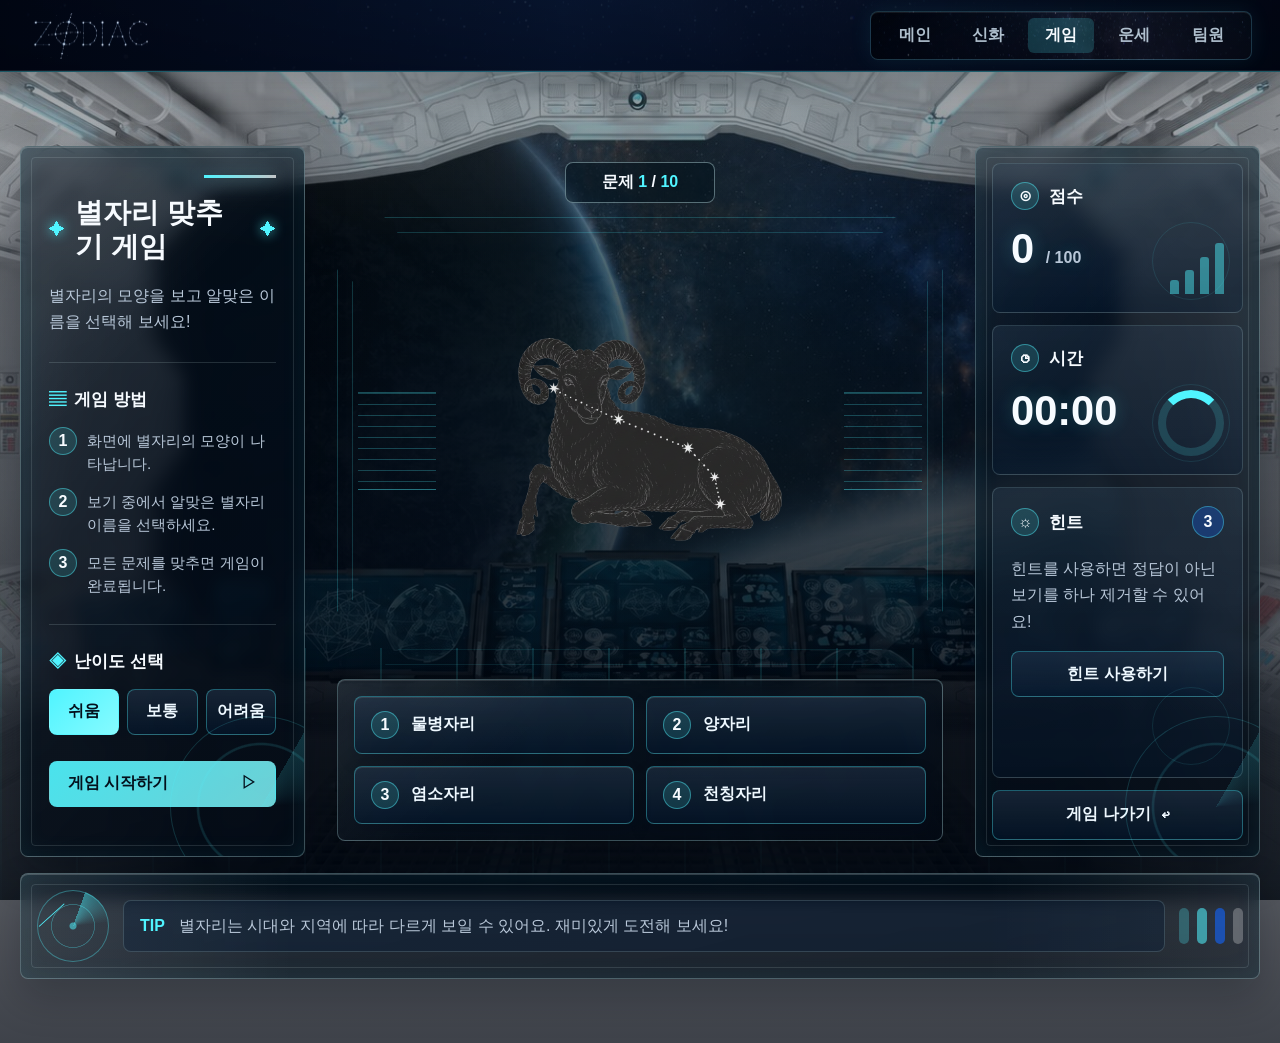
==== commit 31e26dac: "Update responsive zodiac layout" ====
--- a/game.html
+++ b/game.html
@@ -6,6 +6,7 @@
   <title>별자리 맞추기 게임 | ZODIAC</title>
   <link rel="stylesheet" href="css/main.css">
   <link rel="stylesheet" href="css/game.css">
+  <link rel="stylesheet" href="css/nav.css">
 </head>
 <body class="game-page-body">
   <div class="game-shell">
@@ -13,6 +14,13 @@
       <a class="logo" href="main.html" aria-label="메인 페이지로 이동">
         <img src="images/logo.svg" alt="" aria-hidden="true">
       </a>
+      <button class="nav-toggle" type="button" aria-label="Menu" aria-expanded="false">
+        <span class="nav-toggle-bars" aria-hidden="true">
+          <span></span>
+          <span></span>
+          <span></span>
+        </span>
+      </button>
       <nav class="main-nav" aria-label="주요 메뉴">
         <a class="nav-link" href="main.html">메인</a>
         <a class="nav-link" href="story.html">신화</a>
@@ -116,6 +124,7 @@
     </main>
   </div>
 
+  <script src="js/nav.js" defer></script>
   <script src="js/game.js" defer></script>
 </body>
 </html>
--- a/css/main.css
+++ b/css/main.css
@@ -98,20 +98,29 @@
   justify-content: space-between;
   min-height: 72px;
   padding: 0 28px;
-  border-bottom: 1px solid var(--line);
-  background: rgba(2, 10, 29, 0.9);
-  backdrop-filter: blur(12px);
-  box-shadow: 0 12px 34px rgba(0, 0, 0, 0.28);
+  border-bottom: 1px solid rgba(80, 244, 255, 0.34);
+  background:
+    linear-gradient(90deg, rgba(1, 5, 17, 0.95), rgba(5, 18, 43, 0.78) 44%, rgba(1, 5, 17, 0.95)),
+    linear-gradient(180deg, rgba(13, 35, 70, 0.48), rgba(1, 5, 17, 0.9)),
+    url("../images/navbackground.svg") center 45% / cover no-repeat;
+  color: var(--white);
+  backdrop-filter: blur(14px) saturate(1.18);
+  box-shadow:
+    0 12px 34px rgba(0, 0, 0, 0.36),
+    inset 0 -1px 0 rgba(255, 255, 255, 0.08);
 }
 
 .main-page-body .site-header {
-  border-bottom-color: rgba(211, 246, 250, 0.28);
-  background:
-    linear-gradient(180deg, rgba(247, 252, 253, 0.62), rgba(234, 242, 244, 0.42)),
-    rgba(248, 252, 253, 0.38);
-  color: var(--ship-ink);
-  backdrop-filter: blur(18px) saturate(1.12);
-  box-shadow: 0 14px 34px rgba(2, 9, 17, 0.12);
+  border-bottom-color: rgba(80, 244, 255, 0.34);
+  background:
+    linear-gradient(90deg, rgba(1, 5, 17, 0.94), rgba(5, 18, 43, 0.76) 44%, rgba(1, 5, 17, 0.94)),
+    linear-gradient(180deg, rgba(13, 35, 70, 0.42), rgba(1, 5, 17, 0.88)),
+    url("../images/navbackground.svg") center 45% / cover no-repeat;
+  color: var(--white);
+  backdrop-filter: blur(18px) saturate(1.18);
+  box-shadow:
+    0 14px 34px rgba(2, 9, 17, 0.28),
+    inset 0 -1px 0 rgba(255, 255, 255, 0.08);
 }
 
 /* logo는 왼쪽 이미지 로고 링크입니다. */
@@ -136,7 +145,7 @@
   display: block;
   width: 100%;
   height: 100%;
-  object-fit: contain;
+  object-fit: cover;
 }
 
 /* main-nav는 nav-link들을 가로로 담는 메뉴 컨테이너입니다. */
@@ -145,14 +154,21 @@
   align-items: center;
   gap: 0.45rem;
   padding: 0.35rem 0.65rem;
-  border: 1px solid var(--line-muted);
+  border: 1px solid rgba(118, 222, 255, 0.22);
   border-radius: var(--radius-md);
-  background: rgba(5, 29, 58, 0.56);
+  background:
+    linear-gradient(180deg, rgba(1, 8, 25, 0.28), rgba(1, 5, 17, 0.64)),
+    url("../images/navbackground.svg") right 38% / cover no-repeat;
+  box-shadow:
+    inset 0 1px 0 rgba(255, 255, 255, 0.08),
+    0 0 22px rgba(80, 244, 255, 0.08);
 }
 
 .main-page-body .main-nav {
-  border-color: rgba(13, 62, 83, 0.14);
-  background: rgba(255, 255, 255, 0.22);
+  border-color: rgba(118, 222, 255, 0.22);
+  background:
+    linear-gradient(180deg, rgba(1, 8, 25, 0.28), rgba(1, 5, 17, 0.64)),
+    url("../images/navbackground.svg") right 38% / cover no-repeat;
 }
 
 /* nav-link는 메뉴 하나의 클릭 영역입니다. min-width로 메뉴 폭이 너무 작아지지 않게 합니다. */
@@ -166,7 +182,7 @@
 }
 
 .main-page-body .nav-link {
-  color: #395062;
+  color: rgba(222, 241, 255, 0.78);
 }
 
 /* hover, focus-visible, is-current는 마우스/키보드/현재 페이지 상태를 같은 방식으로 강조합니다. */
@@ -180,8 +196,8 @@
 .main-page-body .nav-link:hover,
 .main-page-body .nav-link:focus-visible,
 .main-page-body .nav-link.is-current {
-  color: #051421;
-  background: rgba(80, 244, 255, 0.24);
+  color: var(--white);
+  background: rgba(80, 244, 255, 0.18);
 }
 
 /* main은 고정 헤더에 가리지 않도록 위쪽 여백을 둡니다. */
@@ -451,7 +467,7 @@
   width: 100%;
   height: 100%;
   min-height: 0;
-  object-fit: cover;
+  object-fit: contain;
   object-position: center;
   opacity: 0.82;
   mix-blend-mode: screen;
@@ -461,8 +477,6 @@
     saturate(1.05)
     drop-shadow(0 0 8px rgba(255, 255, 255, 0.42))
     drop-shadow(0 0 18px rgba(80, 244, 255, 0.38));
-  transform: scale(1.04);
-  transform-origin: center;
   pointer-events: none;
 }
 
@@ -796,6 +810,166 @@
   display: none;
 }
 
+@media (min-width: 981px) {
+  .main-page-body {
+    overflow: hidden;
+  }
+
+  .main-page-body main {
+    --copy-left: clamp(24px, 1.9vw, 36px);
+    --copy-width: clamp(190px, 11.8vw, 230px);
+    --visual-left: max(14vw, calc(var(--copy-left) + var(--copy-width) + 18px));
+    --visual-right-gap: clamp(28px, 3vw, 56px);
+    --visual-center-y: clamp(276px, calc(29vh + 16px), 326px);
+
+    width: 100vw;
+    height: calc(100vh - 72px);
+    margin: 72px 0 0;
+    padding: 0;
+  }
+
+  .main-page-body .hero {
+    position: absolute;
+    inset: 0;
+    display: block;
+    min-height: 0;
+  }
+
+  .main-page-body .hero-copy {
+    position: absolute;
+    top: var(--visual-center-y);
+    left: var(--copy-left);
+    z-index: 3;
+    width: var(--copy-width);
+    height: auto;
+    min-height: 0;
+    padding: clamp(26px, 2vw, 34px) clamp(16px, 1.2vw, 22px);
+    justify-content: flex-start;
+    transform: translateY(-50%);
+  }
+
+  .main-page-body .hero-copy .button {
+    width: 100%;
+  }
+
+  .main-page-body .hero-visual {
+    position: absolute;
+    top: 16px;
+    left: var(--visual-left);
+    z-index: 2;
+    right: var(--visual-right-gap);
+    width: auto;
+    height: clamp(520px, 58vh, 620px);
+    min-height: 0;
+    overflow: visible;
+  }
+
+  .main-page-body .hero-visual img {
+    min-height: 0;
+  }
+
+  .main-page-body .hero-visual .hero-star-image {
+    position: absolute;
+    inset: auto;
+    top: calc(50vh - 170px);
+    left: calc(50vw - var(--visual-left));
+    width: min(42vw, 580px);
+    height: min(48vh, 500px);
+    object-fit: contain;
+    object-position: center;
+    opacity: 0.86;
+    transform: translate(-50%, -50%) scale(0.94);
+    transform-origin: center;
+  }
+
+  .main-page-body .season-section {
+    position: absolute;
+    inset: 0;
+    z-index: 4;
+    width: auto;
+    height: auto;
+    margin: 0;
+    padding: 0;
+    overflow: visible;
+    pointer-events: none;
+  }
+
+  .main-page-body .section-heading {
+    position: absolute;
+    top: clamp(700px, 73vh, 750px);
+    left: var(--copy-left);
+    width: clamp(260px, 20vw, 380px);
+    margin: 0;
+    pointer-events: auto;
+  }
+
+  .main-page-body .season-grid {
+    position: absolute;
+    top: clamp(580px, 61vh, 640px);
+    right: var(--visual-right-gap);
+    left: var(--visual-left);
+    z-index: 1;
+    display: grid;
+    grid-template-columns: repeat(4, minmax(0, 1fr));
+    gap: clamp(4px, 0.35vw, 8px);
+    pointer-events: none;
+  }
+
+  .main-page-body .season-card {
+    position: relative;
+    top: auto;
+    left: auto;
+    z-index: 1;
+    width: auto;
+    height: 260px;
+    min-height: 0;
+    padding: 14px 16px;
+    border-radius: var(--radius-md);
+    pointer-events: auto;
+  }
+
+  .main-page-body .season-card:nth-child(1) {
+    left: auto;
+    width: auto;
+  }
+
+  .main-page-body .season-card:nth-child(2) {
+    left: auto;
+    width: auto;
+  }
+
+  .main-page-body .season-card:nth-child(3) {
+    left: auto;
+    width: auto;
+  }
+
+  .main-page-body .season-card:nth-child(4) {
+    left: auto;
+    width: auto;
+  }
+
+  .main-page-body .season-card::before {
+    height: 136px;
+    margin-bottom: 12px;
+    background-position: center, center, center;
+    background-size: auto, contain, auto;
+  }
+
+  .main-page-body .season-name {
+    font-size: 0.7rem;
+  }
+
+  .main-page-body .season-card strong {
+    margin: 0.12rem 0 0.22rem;
+    font-size: 1rem;
+  }
+
+  .main-page-body .season-note {
+    font-size: 0.7rem;
+    line-height: 1.3;
+  }
+}
+
 /* modal은 화면 전체를 덮는 팝업 컨테이너입니다. 기본은 숨기고 JS가 is-open을 붙이면 보입니다. */
 .modal {
   position: fixed;
--- a/css/game.css
+++ b/css/game.css
@@ -44,13 +44,16 @@
 }
 
 .game-page-body .site-header {
-  border-bottom-color: rgba(211, 246, 250, 0.28);
-  background:
-    linear-gradient(180deg, rgba(247, 252, 253, 0.62), rgba(234, 242, 244, 0.42)),
-    rgba(248, 252, 253, 0.38);
-  color: var(--ship-ink);
-  backdrop-filter: blur(18px) saturate(1.12);
-  box-shadow: 0 14px 34px rgba(2, 9, 17, 0.12);
+  border-bottom-color: rgba(80, 244, 255, 0.34);
+  background:
+    linear-gradient(90deg, rgba(1, 5, 17, 0.94), rgba(5, 18, 43, 0.76) 44%, rgba(1, 5, 17, 0.94)),
+    linear-gradient(180deg, rgba(13, 35, 70, 0.42), rgba(1, 5, 17, 0.88)),
+    url("../images/navbackground.svg") center 45% / cover no-repeat;
+  color: var(--white);
+  backdrop-filter: blur(18px) saturate(1.18);
+  box-shadow:
+    0 14px 34px rgba(2, 9, 17, 0.28),
+    inset 0 -1px 0 rgba(255, 255, 255, 0.08);
 }
 
 .game-page-body .logo {
@@ -58,19 +61,21 @@
 }
 
 .game-page-body .main-nav {
-  border-color: rgba(13, 62, 83, 0.14);
-  background: rgba(255, 255, 255, 0.22);
+  border-color: rgba(118, 222, 255, 0.22);
+  background:
+    linear-gradient(180deg, rgba(1, 8, 25, 0.28), rgba(1, 5, 17, 0.64)),
+    url("../images/navbackground.svg") right 38% / cover no-repeat;
 }
 
 .game-page-body .nav-link {
-  color: #395062;
+  color: rgba(222, 241, 255, 0.78);
 }
 
 .game-page-body .nav-link:hover,
 .game-page-body .nav-link:focus-visible,
 .game-page-body .nav-link.is-current {
-  color: #051421;
-  background: rgba(80, 244, 255, 0.24);
+  color: var(--white);
+  background: rgba(80, 244, 255, 0.18);
 }
 
 .game-main {
@@ -317,19 +322,14 @@
 
 .game-window {
   position: relative;
+  display: grid;
+  place-items: center;
   min-height: 448px;
-  border: 1px solid rgba(80, 244, 255, 0.3);
+  border: 1px solid rgba(80, 244, 255, 0.2);
   border-radius: 0;
   clip-path: polygon(8% 0, 92% 0, 100% 12%, 100% 88%, 92% 100%, 8% 100%, 0 88%, 0 12%);
-  background:
-    linear-gradient(90deg, rgba(3, 10, 34, 0.86), transparent 36%, rgba(3, 10, 34, 0.76)),
-    radial-gradient(circle at 62% 34%, rgba(80, 244, 255, 0.28), transparent 13rem),
-    linear-gradient(rgba(80, 244, 255, 0.1) 1px, transparent 1px),
-    linear-gradient(90deg, rgba(80, 244, 255, 0.1) 1px, transparent 1px),
-    url("../images/background_space.jpg") center / cover;
-  box-shadow:
-    0 10px 28px rgba(1, 8, 16, 0.26),
-    inset 0 0 40px rgba(2, 8, 25, 0.78);
+  background: transparent;
+  box-shadow: none;
   overflow: hidden;
 }
 
@@ -348,14 +348,8 @@
   inset: 0;
   z-index: 1;
   content: "";
-  background:
-    linear-gradient(180deg, rgba(255, 255, 255, 0.08), transparent 12%, transparent 84%, rgba(80, 244, 255, 0.08)),
-    radial-gradient(circle at 74% 33%, rgba(80, 244, 255, 0.58), transparent 0.34rem),
-    radial-gradient(circle at 64% 42%, rgba(255, 255, 255, 0.86), transparent 0.26rem),
-    linear-gradient(24deg, transparent 0 42%, rgba(255, 255, 255, 0.42) 42.2% 42.45%, transparent 42.75%),
-    linear-gradient(135deg, transparent 0 58%, rgba(80, 244, 255, 0.32) 58.2% 58.5%, transparent 58.8%);
-  mix-blend-mode: screen;
-  opacity: 0.64;
+  background: transparent;
+  opacity: 0;
   pointer-events: none;
 }
 
@@ -384,17 +378,23 @@
 
 .constellation-visual {
   position: absolute;
-  inset: 36px 42px;
+  inset: 0;
   z-index: 2;
-  display: grid;
-  place-items: center;
+  --constellation-size: clamp(240px, 38vmin, 420px);
+  display: flex;
+  align-items: center;
+  justify-content: center;
+  padding: clamp(34px, 6%, 58px);
 }
 
 .constellation-image {
   display: block;
-  width: 100%;
-  height: 100%;
+  width: var(--constellation-size);
+  height: var(--constellation-size);
+  max-width: 100%;
+  max-height: 100%;
   object-fit: contain;
+  object-position: center;
   filter: brightness(0.92) saturate(1.08) contrast(1.05);
   user-select: none;
 }
@@ -426,6 +426,16 @@
   display: grid;
   grid-template-columns: repeat(2, minmax(0, 1fr));
   gap: 12px;
+  padding: 16px;
+  border: 1px solid rgba(202, 251, 255, 0.28);
+  border-radius: var(--radius-lg);
+  background:
+    linear-gradient(135deg, rgba(255, 255, 255, 0.08), transparent 32%),
+    linear-gradient(165deg, rgba(9, 27, 40, 0.38), rgba(3, 10, 21, 0.52));
+  box-shadow:
+    0 14px 30px rgba(1, 7, 15, 0.16),
+    inset 0 1px 0 rgba(255, 255, 255, 0.12);
+  backdrop-filter: blur(8px) saturate(1.06);
 }
 
 .answer-btn {
@@ -665,6 +675,40 @@
   background: rgba(255, 255, 255, 0.26);
 }
 
+.game-page-body::before {
+  background:
+    linear-gradient(90deg, rgba(245, 250, 251, 0.2), transparent 16%, transparent 84%, rgba(245, 250, 251, 0.18)),
+    linear-gradient(180deg, rgba(2, 8, 18, 0.16), rgba(2, 8, 18, 0.48) 38%, rgba(1, 7, 16, 0.72));
+}
+
+.hud-panel,
+.game-console {
+  background:
+    linear-gradient(135deg, rgba(255, 255, 255, 0.08), transparent 32%),
+    linear-gradient(165deg, rgba(9, 27, 40, 0.34), rgba(3, 10, 21, 0.48));
+  background-color: rgba(2, 10, 22, 0.38);
+}
+
+.game-center {
+  border: 0;
+  background: transparent;
+  background-color: transparent;
+  box-shadow: none;
+  backdrop-filter: none;
+  overflow: visible;
+}
+
+.game-center::before {
+  display: none;
+}
+
+.game-console {
+  background:
+    linear-gradient(90deg, rgba(244, 249, 250, 0.1), transparent 22%, transparent 78%, rgba(244, 249, 250, 0.08)),
+    linear-gradient(165deg, rgba(9, 28, 42, 0.34), rgba(3, 10, 21, 0.48));
+  background-color: rgba(2, 10, 22, 0.36);
+}
+
 @media (max-width: 1120px) {
   .game-layout {
     grid-template-columns: 1fr;
@@ -749,7 +793,9 @@
   }
 
   .constellation-visual {
-    inset: 34px 24px;
+    inset: 0;
+    --constellation-size: clamp(210px, 58vmin, 330px);
+    padding: clamp(28px, 8%, 42px);
   }
 
   .scan-mark,
--- a/css/nav.css
+++ b/css/nav.css
@@ -0,0 +1,146 @@
+.nav-toggle {
+  display: none;
+  align-items: center;
+  justify-content: center;
+  width: 48px;
+  height: 48px;
+  padding: 0;
+  border: 0;
+  border-radius: 0;
+  background: transparent;
+  cursor: pointer;
+}
+
+.nav-toggle-bars {
+  display: grid;
+  gap: 6px;
+  width: 28px;
+}
+
+.nav-toggle-bars span {
+  display: block;
+  width: 100%;
+  height: 3px;
+  border-radius: 999px;
+  background: #715cff;
+  box-shadow: 0 0 8px rgba(255, 255, 255, 0.55);
+  transition: transform 180ms ease, opacity 180ms ease;
+}
+
+.nav-toggle:focus-visible {
+  outline: 2px solid #715cff;
+  outline-offset: 3px;
+}
+
+@media (max-width: 720px) {
+  .site-header {
+    align-items: center;
+    flex-direction: row;
+    min-height: 72px;
+    padding: 10px 16px;
+    border-bottom-color: rgba(118, 222, 255, 0.22);
+    background: transparent !important;
+    box-shadow: none !important;
+    backdrop-filter: none !important;
+  }
+
+  .main-page-body .site-header,
+  .game-page-body .site-header {
+    border-bottom-color: rgba(80, 244, 255, 0.34);
+    background:
+      linear-gradient(90deg, rgba(1, 5, 17, 0.94), rgba(5, 18, 43, 0.76) 44%, rgba(1, 5, 17, 0.94)),
+      linear-gradient(180deg, rgba(13, 35, 70, 0.42), rgba(1, 5, 17, 0.88)),
+      url("../images/navbackground.svg") center 45% / cover no-repeat !important;
+    box-shadow:
+      0 10px 26px rgba(0, 0, 0, 0.28),
+      inset 0 -1px 0 rgba(255, 255, 255, 0.08) !important;
+    backdrop-filter: blur(14px) saturate(1.14) !important;
+  }
+
+  .top-bar {
+    position: relative;
+    align-items: center;
+    flex-wrap: nowrap;
+    gap: 12px;
+    border-bottom-color: rgba(118, 222, 255, 0.22);
+    background: transparent !important;
+    box-shadow: none !important;
+  }
+
+  .site-header .nav-toggle,
+  .top-bar .nav-toggle {
+    position: relative;
+    z-index: 80;
+    display: inline-flex !important;
+    flex: 0 0 auto;
+    margin-left: auto;
+  }
+
+  .site-header .main-nav,
+  .top-bar .nav-menu {
+    position: absolute;
+    top: calc(100% + 8px);
+    right: 16px;
+    left: 16px;
+    z-index: 60;
+    display: grid;
+    grid-template-columns: 1fr;
+    gap: 8px;
+    max-height: min(420px, calc(100vh - 96px));
+    padding: 12px;
+    border: 1px solid rgba(118, 222, 255, 0.3);
+    border-radius: 8px;
+    background: rgba(1, 5, 17, 0.34);
+    backdrop-filter: blur(8px) saturate(1.08);
+    box-shadow: 0 18px 40px rgba(0, 0, 0, 0.22);
+    opacity: 0;
+    overflow-y: auto;
+    pointer-events: none;
+    transform: translateY(-8px);
+    transition: opacity 180ms ease, transform 180ms ease, visibility 180ms ease;
+    visibility: hidden;
+  }
+
+  .site-header.is-nav-open .main-nav,
+  .top-bar.is-nav-open .nav-menu {
+    opacity: 1;
+    pointer-events: auto;
+    transform: translateY(0);
+    visibility: visible;
+  }
+
+  .site-header .nav-link,
+  .top-bar .nav-menu a {
+    display: flex;
+    justify-content: flex-start;
+    width: 100%;
+    min-width: 0;
+    padding: 12px 14px;
+    text-align: left;
+  }
+
+  .site-header.is-nav-open .nav-toggle-bars span:nth-child(1),
+  .top-bar.is-nav-open .nav-toggle-bars span:nth-child(1) {
+    transform: translateY(9px) rotate(45deg);
+  }
+
+  .site-header.is-nav-open .nav-toggle-bars span:nth-child(2),
+  .top-bar.is-nav-open .nav-toggle-bars span:nth-child(2) {
+    opacity: 0;
+  }
+
+  .site-header.is-nav-open .nav-toggle-bars span:nth-child(3),
+  .top-bar.is-nav-open .nav-toggle-bars span:nth-child(3) {
+    transform: translateY(-9px) rotate(-45deg);
+  }
+}
+
+@media (max-width: 480px) {
+  .site-header .nav-toggle,
+  .top-bar .nav-toggle {
+    position: fixed;
+    top: 12px;
+    left: min(calc(100vw - 64px), 326px);
+    margin-left: 0;
+  }
+}
